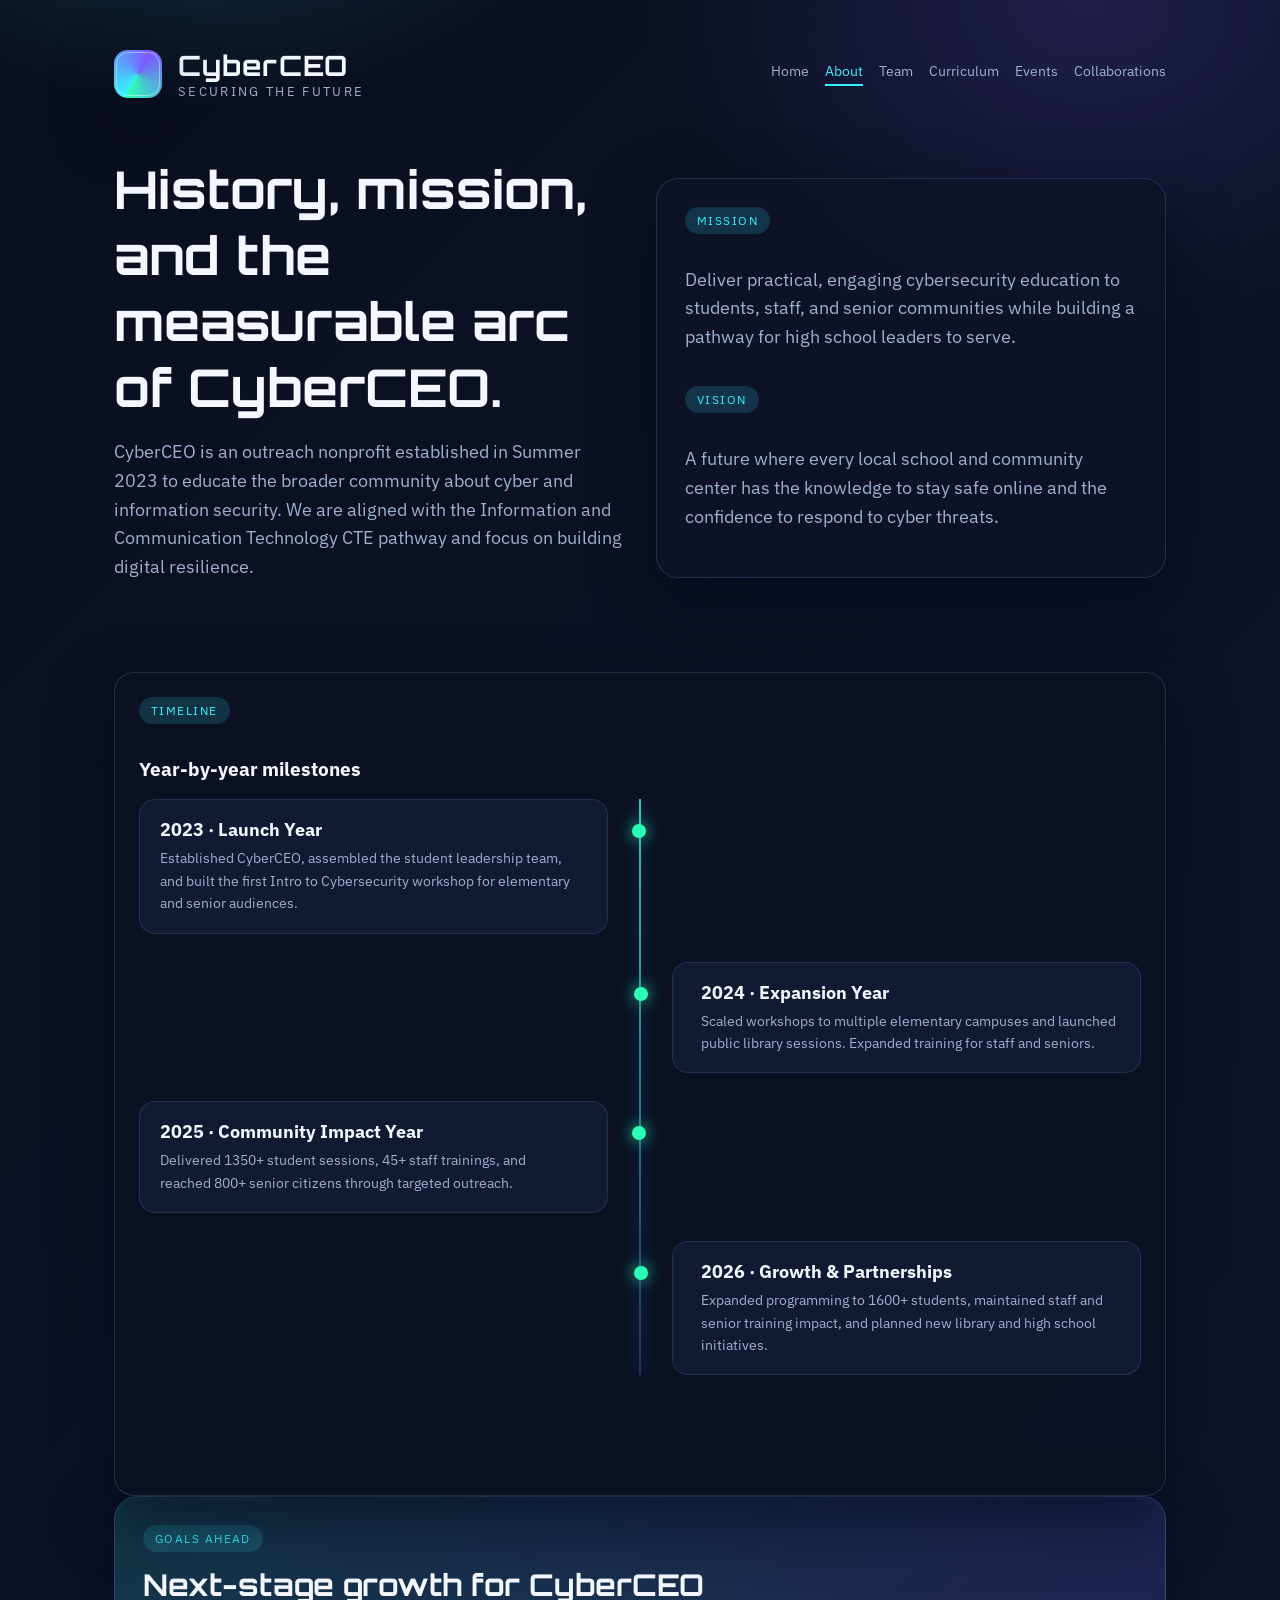
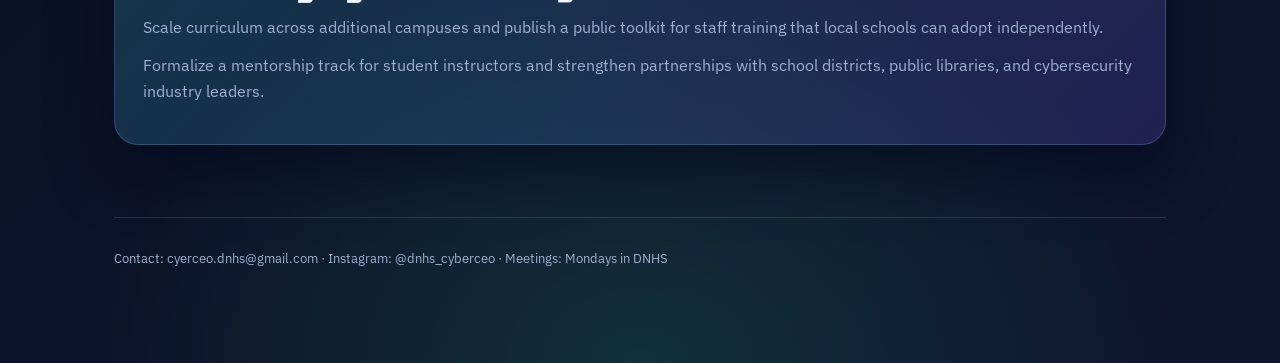
==== about.html @ 41dd4c47 "additional website commits" ====
<!doctype html>
<html lang="en">
  <head>
    <meta charset="utf-8">
    <title>About · CyberCEO</title>
    <meta name="viewport" content="width=device-width, initial-scale=1">
    <link rel="preconnect" href="https://fonts.googleapis.com">
    <link rel="preconnect" href="https://fonts.gstatic.com" crossorigin>
    <link href="https://fonts.googleapis.com/css2?family=Orbitron:wght@500;600;700&family=IBM+Plex+Sans:wght@300;400;500;600&display=swap" rel="stylesheet">
    <style>
      :root {
        --bg: #0a0f1f;
        --bg-2: #0e152d;
        --panel: rgba(12, 18, 36, 0.86);
        --panel-strong: rgba(14, 20, 42, 0.95);
        --ink: #f4f7ff;
        --muted: #9fb0d1;
        --accent: #36f1ff;
        --accent-2: #7b5bff;
        --accent-3: #2cffb6;
        --border: rgba(120, 150, 210, 0.22);
        --shadow: 0 24px 60px rgba(2, 8, 25, 0.55);
      }

      * {
        box-sizing: border-box;
      }

      body {
        margin: 0;
        font-family: "IBM Plex Sans", system-ui, sans-serif;
        color: var(--ink);
        background:
          radial-gradient(700px 500px at 15% -10%, rgba(54, 241, 255, 0.18), transparent 60%),
          radial-gradient(800px 600px at 85% 0%, rgba(123, 91, 255, 0.18), transparent 55%),
          radial-gradient(900px 700px at 50% 100%, rgba(44, 255, 182, 0.12), transparent 60%),
          linear-gradient(135deg, var(--bg) 0%, var(--bg-2) 100%);
        min-height: 100vh;
      }

      .page {
        max-width: 1100px;
        margin: 0 auto;
        padding: 48px 24px 96px;
      }

      header {
        display: flex;
        justify-content: space-between;
        align-items: center;
        gap: 24px;
        margin-bottom: 56px;
      }

      .brand {
        display: flex;
        align-items: center;
        gap: 16px;
      }

      .logo {
        width: 48px;
        height: 48px;
        border-radius: 14px;
        background: conic-gradient(from 210deg, var(--accent), var(--accent-2), var(--accent-3));
        box-shadow: var(--shadow);
        position: relative;
        overflow: hidden;
      }

      .logo::after {
        content: "";
        position: absolute;
        inset: 2px;
        border-radius: 12px;
        border: 1px solid rgba(255, 255, 255, 0.4);
      }

      .brand h1 {
        font-family: "Orbitron", "IBM Plex Sans", sans-serif;
        font-size: 28px;
        margin: 0;
        letter-spacing: 0.04em;
      }

      .brand span {
        display: block;
        font-size: 13px;
        text-transform: uppercase;
        letter-spacing: 0.18em;
        color: var(--muted);
      }

      nav {
        display: flex;
        gap: 16px;
        font-size: 14px;
        color: var(--muted);
      }

      nav a {
        color: inherit;
        text-decoration: none;
        border-bottom: 2px solid transparent;
        padding-bottom: 4px;
        transition: color 200ms ease, border-color 200ms ease;
      }

      nav a:hover,
      nav a[aria-current="page"] {
        color: var(--accent);
        border-color: var(--accent);
      }

      .hero {
        display: grid;
        grid-template-columns: repeat(auto-fit, minmax(260px, 1fr));
        gap: 32px;
        align-items: center;
        margin-bottom: 72px;
      }

      .hero h2 {
        font-family: "Orbitron", "IBM Plex Sans", sans-serif;
        font-size: clamp(34px, 5vw, 52px);
        margin: 0 0 16px;
      }

      .hero p {
        font-size: 18px;
        line-height: 1.6;
        color: var(--muted);
      }

      .hero-card {
        background: var(--panel-strong);
        border-radius: 22px;
        padding: 28px;
        box-shadow: var(--shadow);
        border: 1px solid var(--border);
        backdrop-filter: blur(14px);
      }

      .tag {
        display: inline-block;
        padding: 6px 12px;
        border-radius: 999px;
        background: rgba(54, 241, 255, 0.15);
        color: var(--accent);
        font-size: 12px;
        text-transform: uppercase;
        letter-spacing: 0.12em;
        margin-bottom: 14px;
      }

      .section {
        display: grid;
        grid-template-columns: repeat(auto-fit, minmax(260px, 1fr));
        gap: 28px;
        margin-bottom: 64px;
      }

      .section h3 {
        font-family: "Orbitron", "IBM Plex Sans", sans-serif;
        font-size: 26px;
        margin: 0 0 12px;
      }

      .panel {
        background: var(--panel);
        border-radius: 20px;
        padding: 24px;
        box-shadow: var(--shadow);
        border: 1px solid var(--border);
        backdrop-filter: blur(16px);
      }

      .timeline-wrap {
        position: relative;
        margin: 16px 0 96px;
      }

      .timeline-wrap::before {
        content: "";
        position: absolute;
        left: 50%;
        top: 0;
        bottom: 0;
        width: 2px;
        transform: translateX(-50%);
        background: linear-gradient(180deg, rgba(54, 241, 255, 0.8), rgba(123, 91, 255, 0.3));
        box-shadow: 0 0 18px rgba(54, 241, 255, 0.4);
      }

      .timeline-item {
        position: relative;
        width: calc(50% - 32px);
        margin-bottom: 28px;
        padding: 18px 20px;
        background: rgba(22, 30, 58, 0.75);
        border-radius: 16px;
        border: 1px solid rgba(120, 150, 210, 0.18);
      }

      .timeline-item::before {
        content: "";
        position: absolute;
        top: 24px;
        width: 14px;
        height: 14px;
        border-radius: 50%;
        background: var(--accent-3);
        box-shadow: 0 0 16px rgba(44, 255, 182, 0.8);
      }

      .timeline-item:nth-child(odd) {
        margin-left: 0;
        margin-right: auto;
        padding-right: 28px;
      }

      .timeline-item:nth-child(odd)::before {
        right: -39px;
      }

      .timeline-item:nth-child(even) {
        margin-left: auto;
        margin-right: 0;
        padding-left: 28px;
      }

      .timeline-item:nth-child(even)::before {
        left: -39px;
      }

      .timeline-item h4 {
        margin: 0 0 6px;
        font-size: 18px;
      }

      .timeline-item p {
        margin: 0;
        color: var(--muted);
        font-size: 14px;
        line-height: 1.6;
      }

      .goals {
        background: linear-gradient(135deg, rgba(54, 241, 255, 0.16), rgba(123, 91, 255, 0.18));
        border-radius: 24px;
        padding: 28px;
        border: 1px solid rgba(120, 150, 210, 0.3);
        box-shadow: var(--shadow);
      }

      .goals h3 {
        font-family: "Orbitron", "IBM Plex Sans", sans-serif;
        font-size: 30px;
        margin: 0 0 12px;
      }

      .goals p {
        margin: 0 0 12px;
        color: var(--muted);
        line-height: 1.6;
      }

      .footer {
        margin-top: 72px;
        padding-top: 32px;
        border-top: 1px solid rgba(120, 150, 210, 0.22);
        font-size: 13px;
        color: var(--muted);
      }

      @media (max-width: 700px) {
        header {
          flex-direction: column;
          align-items: flex-start;
        }

        nav {
          flex-wrap: wrap;
        }

        .timeline-wrap::before {
          left: 12px;
          transform: none;
        }

        .timeline-item {
          width: calc(100% - 24px);
          margin-left: 24px;
          margin-right: 0;
        }

        .timeline-item:nth-child(even),
        .timeline-item:nth-child(odd) {
          padding-left: 20px;
          padding-right: 20px;
        }

        .timeline-item::before {
          left: -31px;
          right: auto;
        }
      }
    </style>
  </head>
  <body>
    <div class="page">
      <header>
        <div class="brand">
          <div class="logo" aria-hidden="true"></div>
          <div>
            <h1>CyberCEO</h1>
            <span>Securing the future</span>
          </div>
        </div>
        <nav>
          <a href="index.html">Home</a>
          <a href="about.html" aria-current="page">About</a>
          <a href="team.html">Team</a>
          <a href="curriculum.html">Curriculum</a>
          <a href="events.html">Events</a>
          <a href="collaborations.html">Collaborations</a>
        </nav>
      </header>

      <section class="hero">
        <div>
          <h2>History, mission, and the measurable arc of CyberCEO.</h2>
          <p>
            CyberCEO is an outreach nonprofit established in Summer 2023 to educate the broader
            community about cyber and information security. We are aligned with the Information
            and Communication Technology CTE pathway and focus on building digital resilience.
          </p>
        </div>
        <div class="hero-card">
          <div class="tag">Mission</div>
          <p>
            Deliver practical, engaging cybersecurity education to students, staff, and senior
            communities while building a pathway for high school leaders to serve.
          </p>
          <div class="tag" style="margin-top: 16px;">Vision</div>
          <p>
            A future where every local school and community center has the knowledge to stay safe
            online and the confidence to respond to cyber threats.
          </p>
        </div>
      </section>

      <section class="panel">
        <div class="tag">Timeline</div>
        <h3>Year-by-year milestones</h3>
        <div class="timeline-wrap">
          <div class="timeline-item">
            <h4>2023 · Launch Year</h4>
            <p>
              Established CyberCEO, assembled the student leadership team, and built the first
              Intro to Cybersecurity workshop for elementary and senior audiences.
            </p>
          </div>
          <div class="timeline-item">
            <h4>2024 · Expansion Year</h4>
            <p>
              Scaled workshops to multiple elementary campuses and launched public library
              sessions. Expanded training for staff and seniors.
            </p>
          </div>
          <div class="timeline-item">
            <h4>2025 · Community Impact Year</h4>
            <p>
              Delivered 1350+ student sessions, 45+ staff trainings, and reached 800+ senior
              citizens through targeted outreach.
            </p>
          </div>
          <div class="timeline-item">
            <h4>2026 · Growth &amp; Partnerships</h4>
            <p>
              Expanded programming to 1600+ students, maintained staff and senior training impact,
              and planned new library and high school initiatives.
            </p>
          </div>
        </div>
      </section>

      <section class="goals">
        <div class="tag">Goals Ahead</div>
        <h3>Next-stage growth for CyberCEO</h3>
        <p>
          Scale curriculum across additional campuses and publish a public toolkit for staff
          training that local schools can adopt independently.
        </p>
        <p>
          Formalize a mentorship track for student instructors and strengthen partnerships with
          school districts, public libraries, and cybersecurity industry leaders.
        </p>
      </section>

      <div class="footer">
        Contact: cyerceo.dnhs@gmail.com · Instagram: @dnhs_cyberceo · Meetings: Mondays in DNHS
      </div>
    </div>
  </body>
</html>
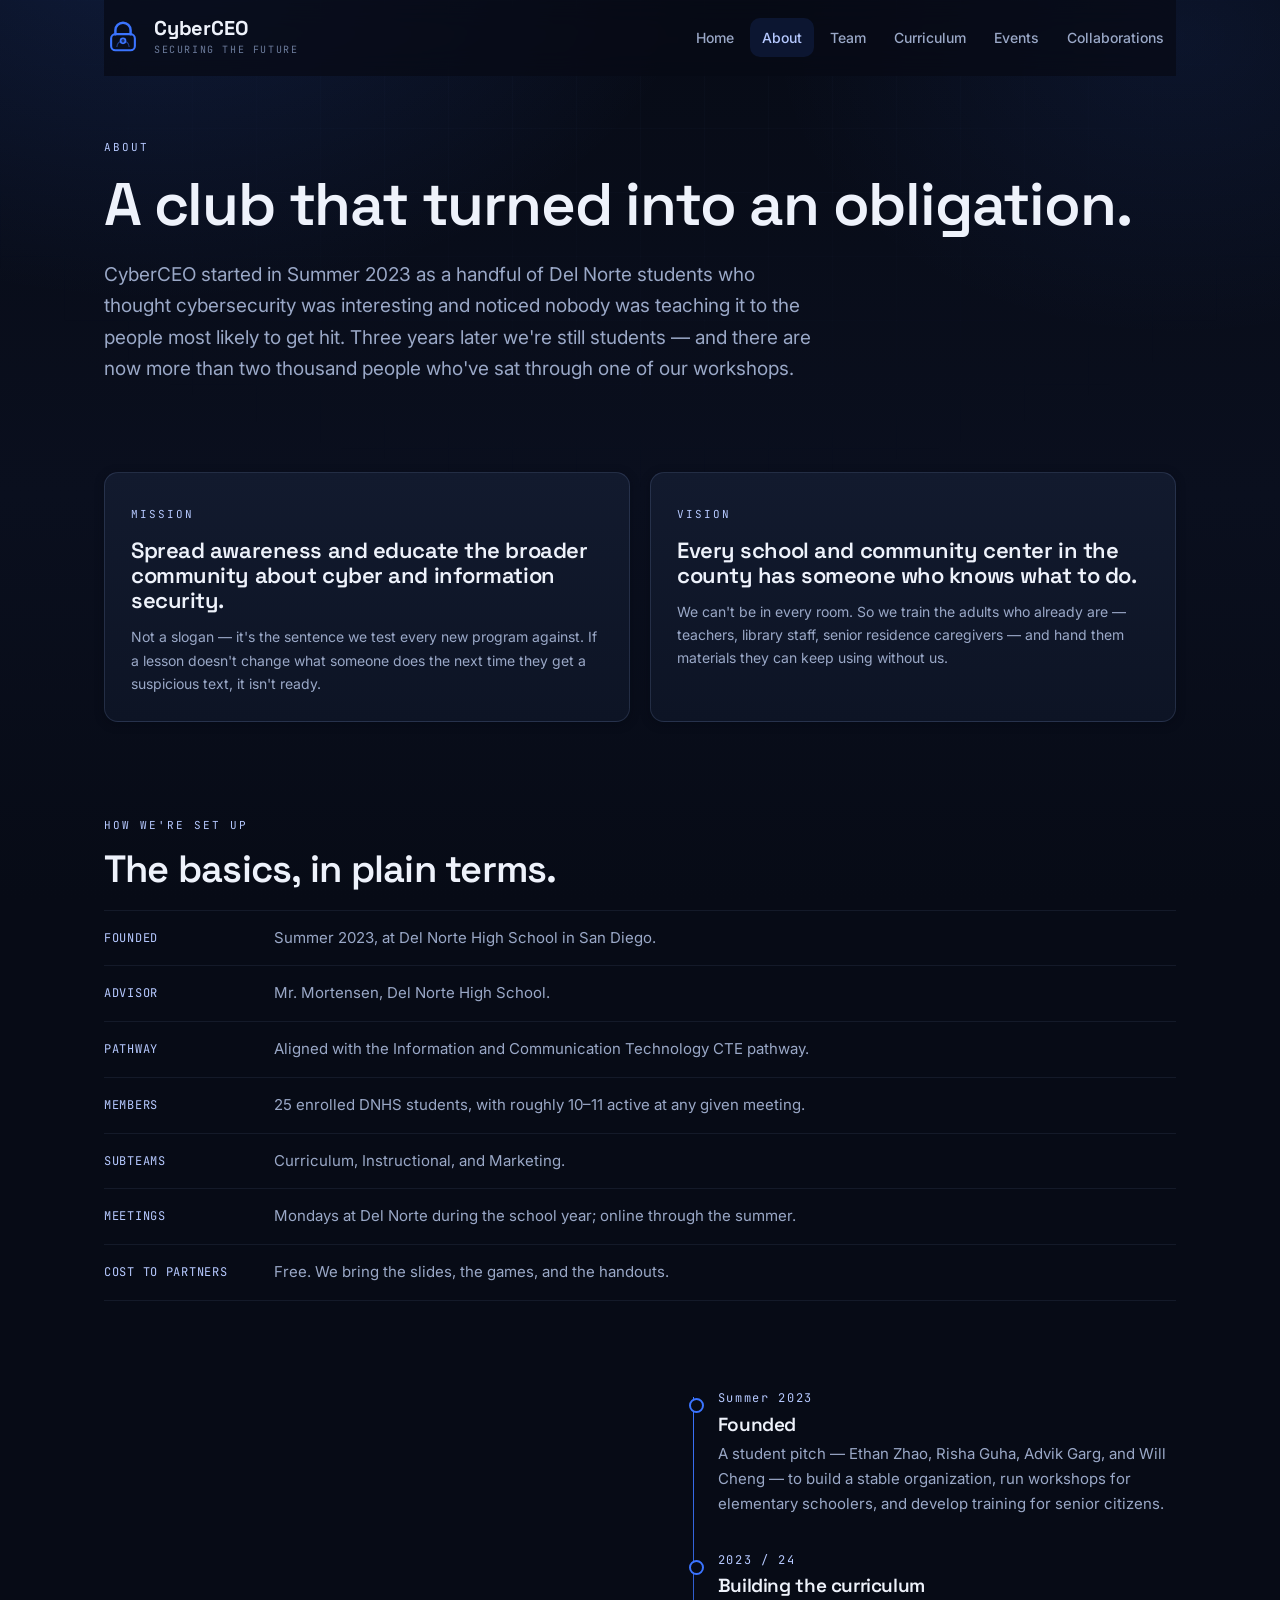
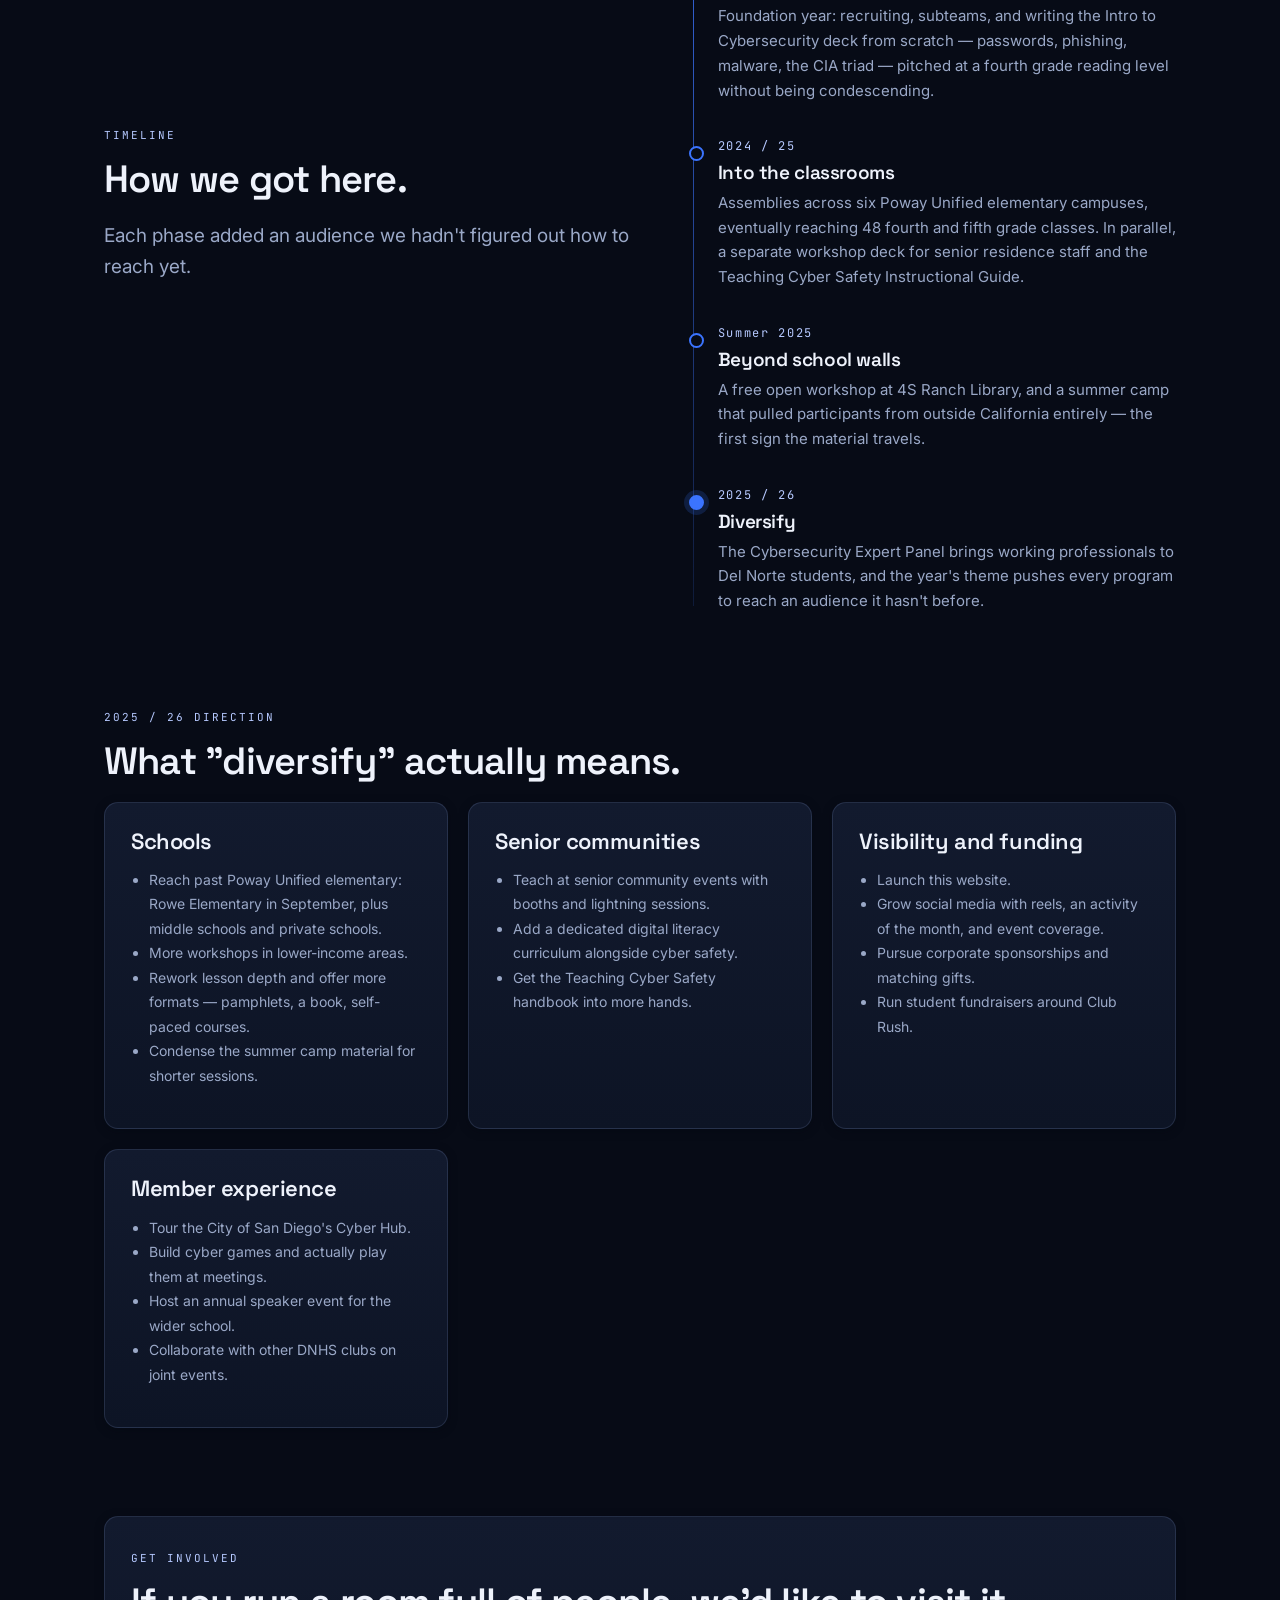
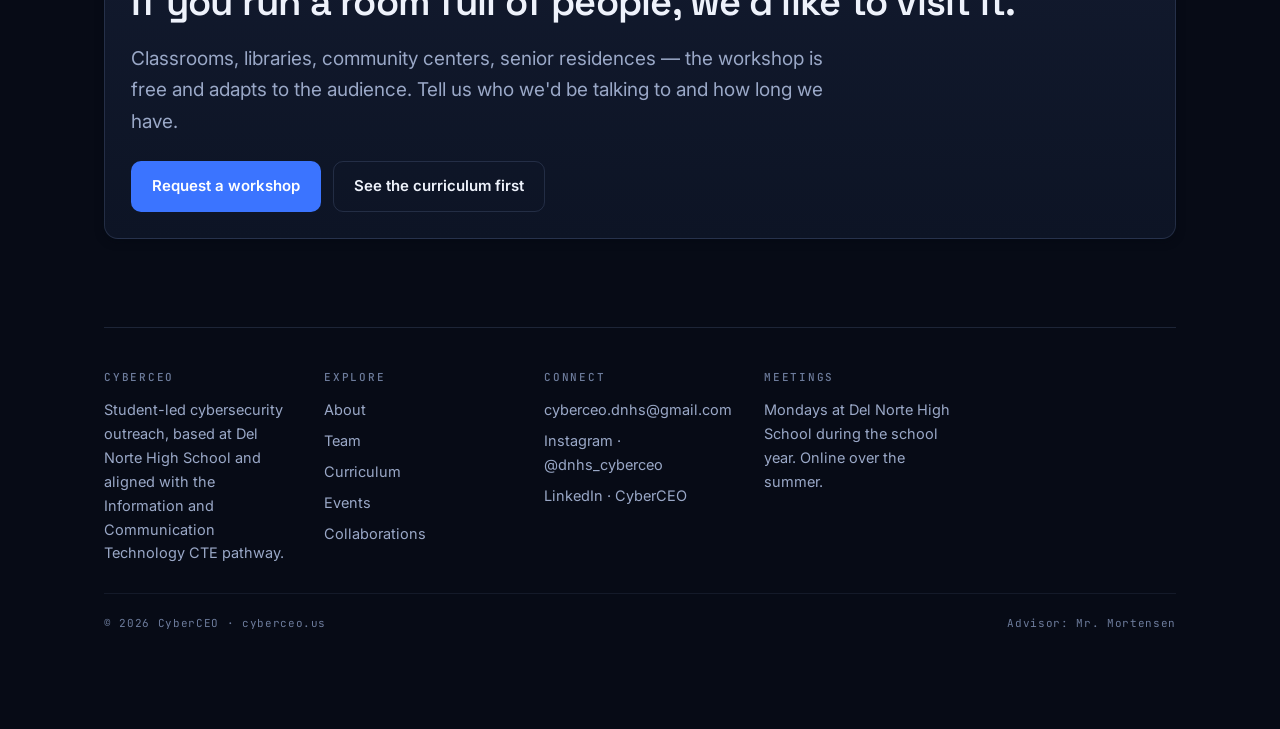
==== commit 89a68538: "major website updates" ====
--- a/about.html
+++ b/about.html
@@ -1,406 +1,259 @@
 <!doctype html>
 <html lang="en">
-  <head>
-    <meta charset="utf-8">
-    <title>About · CyberCEO</title>
-    <meta name="viewport" content="width=device-width, initial-scale=1">
-    <link rel="preconnect" href="https://fonts.googleapis.com">
-    <link rel="preconnect" href="https://fonts.gstatic.com" crossorigin>
-    <link href="https://fonts.googleapis.com/css2?family=Orbitron:wght@500;600;700&family=IBM+Plex+Sans:wght@300;400;500;600&display=swap" rel="stylesheet">
-    <style>
-      :root {
-        --bg: #0a0f1f;
-        --bg-2: #0e152d;
-        --panel: rgba(12, 18, 36, 0.86);
-        --panel-strong: rgba(14, 20, 42, 0.95);
-        --ink: #f4f7ff;
-        --muted: #9fb0d1;
-        --accent: #36f1ff;
-        --accent-2: #7b5bff;
-        --accent-3: #2cffb6;
-        --border: rgba(120, 150, 210, 0.22);
-        --shadow: 0 24px 60px rgba(2, 8, 25, 0.55);
-      }
-
-      * {
-        box-sizing: border-box;
-      }
-
-      body {
-        margin: 0;
-        font-family: "IBM Plex Sans", system-ui, sans-serif;
-        color: var(--ink);
-        background:
-          radial-gradient(700px 500px at 15% -10%, rgba(54, 241, 255, 0.18), transparent 60%),
-          radial-gradient(800px 600px at 85% 0%, rgba(123, 91, 255, 0.18), transparent 55%),
-          radial-gradient(900px 700px at 50% 100%, rgba(44, 255, 182, 0.12), transparent 60%),
-          linear-gradient(135deg, var(--bg) 0%, var(--bg-2) 100%);
-        min-height: 100vh;
-      }
-
-      .page {
-        max-width: 1100px;
-        margin: 0 auto;
-        padding: 48px 24px 96px;
-      }
-
-      header {
-        display: flex;
-        justify-content: space-between;
-        align-items: center;
-        gap: 24px;
-        margin-bottom: 56px;
-      }
-
-      .brand {
-        display: flex;
-        align-items: center;
-        gap: 16px;
-      }
-
-      .logo {
-        width: 48px;
-        height: 48px;
-        border-radius: 14px;
-        background: conic-gradient(from 210deg, var(--accent), var(--accent-2), var(--accent-3));
-        box-shadow: var(--shadow);
-        position: relative;
-        overflow: hidden;
-      }
-
-      .logo::after {
-        content: "";
-        position: absolute;
-        inset: 2px;
-        border-radius: 12px;
-        border: 1px solid rgba(255, 255, 255, 0.4);
-      }
-
-      .brand h1 {
-        font-family: "Orbitron", "IBM Plex Sans", sans-serif;
-        font-size: 28px;
-        margin: 0;
-        letter-spacing: 0.04em;
-      }
-
-      .brand span {
-        display: block;
-        font-size: 13px;
-        text-transform: uppercase;
-        letter-spacing: 0.18em;
-        color: var(--muted);
-      }
-
-      nav {
-        display: flex;
-        gap: 16px;
-        font-size: 14px;
-        color: var(--muted);
-      }
-
-      nav a {
-        color: inherit;
-        text-decoration: none;
-        border-bottom: 2px solid transparent;
-        padding-bottom: 4px;
-        transition: color 200ms ease, border-color 200ms ease;
-      }
-
-      nav a:hover,
-      nav a[aria-current="page"] {
-        color: var(--accent);
-        border-color: var(--accent);
-      }
-
-      .hero {
-        display: grid;
-        grid-template-columns: repeat(auto-fit, minmax(260px, 1fr));
-        gap: 32px;
-        align-items: center;
-        margin-bottom: 72px;
-      }
-
-      .hero h2 {
-        font-family: "Orbitron", "IBM Plex Sans", sans-serif;
-        font-size: clamp(34px, 5vw, 52px);
-        margin: 0 0 16px;
-      }
-
-      .hero p {
-        font-size: 18px;
-        line-height: 1.6;
-        color: var(--muted);
-      }
-
-      .hero-card {
-        background: var(--panel-strong);
-        border-radius: 22px;
-        padding: 28px;
-        box-shadow: var(--shadow);
-        border: 1px solid var(--border);
-        backdrop-filter: blur(14px);
-      }
-
-      .tag {
-        display: inline-block;
-        padding: 6px 12px;
-        border-radius: 999px;
-        background: rgba(54, 241, 255, 0.15);
-        color: var(--accent);
-        font-size: 12px;
-        text-transform: uppercase;
-        letter-spacing: 0.12em;
-        margin-bottom: 14px;
-      }
-
-      .section {
-        display: grid;
-        grid-template-columns: repeat(auto-fit, minmax(260px, 1fr));
-        gap: 28px;
-        margin-bottom: 64px;
-      }
-
-      .section h3 {
-        font-family: "Orbitron", "IBM Plex Sans", sans-serif;
-        font-size: 26px;
-        margin: 0 0 12px;
-      }
-
-      .panel {
-        background: var(--panel);
-        border-radius: 20px;
-        padding: 24px;
-        box-shadow: var(--shadow);
-        border: 1px solid var(--border);
-        backdrop-filter: blur(16px);
-      }
-
-      .timeline-wrap {
-        position: relative;
-        margin: 16px 0 96px;
-      }
-
-      .timeline-wrap::before {
-        content: "";
-        position: absolute;
-        left: 50%;
-        top: 0;
-        bottom: 0;
-        width: 2px;
-        transform: translateX(-50%);
-        background: linear-gradient(180deg, rgba(54, 241, 255, 0.8), rgba(123, 91, 255, 0.3));
-        box-shadow: 0 0 18px rgba(54, 241, 255, 0.4);
-      }
-
-      .timeline-item {
-        position: relative;
-        width: calc(50% - 32px);
-        margin-bottom: 28px;
-        padding: 18px 20px;
-        background: rgba(22, 30, 58, 0.75);
-        border-radius: 16px;
-        border: 1px solid rgba(120, 150, 210, 0.18);
-      }
-
-      .timeline-item::before {
-        content: "";
-        position: absolute;
-        top: 24px;
-        width: 14px;
-        height: 14px;
-        border-radius: 50%;
-        background: var(--accent-3);
-        box-shadow: 0 0 16px rgba(44, 255, 182, 0.8);
-      }
-
-      .timeline-item:nth-child(odd) {
-        margin-left: 0;
-        margin-right: auto;
-        padding-right: 28px;
-      }
-
-      .timeline-item:nth-child(odd)::before {
-        right: -39px;
-      }
-
-      .timeline-item:nth-child(even) {
-        margin-left: auto;
-        margin-right: 0;
-        padding-left: 28px;
-      }
-
-      .timeline-item:nth-child(even)::before {
-        left: -39px;
-      }
-
-      .timeline-item h4 {
-        margin: 0 0 6px;
-        font-size: 18px;
-      }
-
-      .timeline-item p {
-        margin: 0;
-        color: var(--muted);
-        font-size: 14px;
-        line-height: 1.6;
-      }
-
-      .goals {
-        background: linear-gradient(135deg, rgba(54, 241, 255, 0.16), rgba(123, 91, 255, 0.18));
-        border-radius: 24px;
-        padding: 28px;
-        border: 1px solid rgba(120, 150, 210, 0.3);
-        box-shadow: var(--shadow);
-      }
-
-      .goals h3 {
-        font-family: "Orbitron", "IBM Plex Sans", sans-serif;
-        font-size: 30px;
-        margin: 0 0 12px;
-      }
-
-      .goals p {
-        margin: 0 0 12px;
-        color: var(--muted);
-        line-height: 1.6;
-      }
-
-      .footer {
-        margin-top: 72px;
-        padding-top: 32px;
-        border-top: 1px solid rgba(120, 150, 210, 0.22);
-        font-size: 13px;
-        color: var(--muted);
-      }
-
-      @media (max-width: 700px) {
-        header {
-          flex-direction: column;
-          align-items: flex-start;
-        }
-
-        nav {
-          flex-wrap: wrap;
-        }
-
-        .timeline-wrap::before {
-          left: 12px;
-          transform: none;
-        }
-
-        .timeline-item {
-          width: calc(100% - 24px);
-          margin-left: 24px;
-          margin-right: 0;
-        }
-
-        .timeline-item:nth-child(even),
-        .timeline-item:nth-child(odd) {
-          padding-left: 20px;
-          padding-right: 20px;
-        }
-
-        .timeline-item::before {
-          left: -31px;
-          right: auto;
-        }
-      }
-    </style>
-  </head>
-  <body>
-    <div class="page">
-      <header>
-        <div class="brand">
-          <div class="logo" aria-hidden="true"></div>
-          <div>
-            <h1>CyberCEO</h1>
-            <span>Securing the future</span>
-          </div>
-        </div>
-        <nav>
-          <a href="index.html">Home</a>
-          <a href="about.html" aria-current="page">About</a>
-          <a href="team.html">Team</a>
-          <a href="curriculum.html">Curriculum</a>
-          <a href="events.html">Events</a>
-          <a href="collaborations.html">Collaborations</a>
-        </nav>
-      </header>
-
-      <section class="hero">
-        <div>
-          <h2>History, mission, and the measurable arc of CyberCEO.</h2>
-          <p>
-            CyberCEO is an outreach nonprofit established in Summer 2023 to educate the broader
-            community about cyber and information security. We are aligned with the Information
-            and Communication Technology CTE pathway and focus on building digital resilience.
-          </p>
-        </div>
-        <div class="hero-card">
-          <div class="tag">Mission</div>
-          <p>
-            Deliver practical, engaging cybersecurity education to students, staff, and senior
-            communities while building a pathway for high school leaders to serve.
-          </p>
-          <div class="tag" style="margin-top: 16px;">Vision</div>
-          <p>
-            A future where every local school and community center has the knowledge to stay safe
-            online and the confidence to respond to cyber threats.
-          </p>
-        </div>
-      </section>
-
-      <section class="panel">
-        <div class="tag">Timeline</div>
-        <h3>Year-by-year milestones</h3>
-        <div class="timeline-wrap">
-          <div class="timeline-item">
-            <h4>2023 · Launch Year</h4>
-            <p>
-              Established CyberCEO, assembled the student leadership team, and built the first
-              Intro to Cybersecurity workshop for elementary and senior audiences.
-            </p>
-          </div>
-          <div class="timeline-item">
-            <h4>2024 · Expansion Year</h4>
-            <p>
-              Scaled workshops to multiple elementary campuses and launched public library
-              sessions. Expanded training for staff and seniors.
-            </p>
-          </div>
-          <div class="timeline-item">
-            <h4>2025 · Community Impact Year</h4>
-            <p>
-              Delivered 1350+ student sessions, 45+ staff trainings, and reached 800+ senior
-              citizens through targeted outreach.
-            </p>
-          </div>
-          <div class="timeline-item">
-            <h4>2026 · Growth &amp; Partnerships</h4>
-            <p>
-              Expanded programming to 1600+ students, maintained staff and senior training impact,
-              and planned new library and high school initiatives.
-            </p>
-          </div>
-        </div>
-      </section>
-
-      <section class="goals">
-        <div class="tag">Goals Ahead</div>
-        <h3>Next-stage growth for CyberCEO</h3>
-        <p>
-          Scale curriculum across additional campuses and publish a public toolkit for staff
-          training that local schools can adopt independently.
+<head>
+<meta charset="utf-8">
+<meta name="viewport" content="width=device-width, initial-scale=1">
+<title>About · CyberCEO</title>
+<meta name="description" content="How CyberCEO started, what we're trying to do, and where the organization is heading in 2025/26.">
+<link rel="preconnect" href="https://fonts.googleapis.com">
+<link rel="preconnect" href="https://fonts.gstatic.com" crossorigin>
+<link href="https://fonts.googleapis.com/css2?family=Space+Grotesk:wght@500;600;700&family=Inter:wght@400;500;600&family=JetBrains+Mono:wght@400;500&display=swap" rel="stylesheet">
+<link rel="stylesheet" href="assets/styles.css">
+<script>document.documentElement.className += " js";</script>
+</head>
+<body>
+<div class="progress" aria-hidden="true"></div>
+<a class="skip" href="#main">Skip to content</a>
+
+<div class="page">
+
+  <header class="site-header">
+    <a class="brand" href="index.html">
+      <svg viewBox="0 0 40 40" fill="none" style="color:var(--brand)" aria-hidden="true">
+        <path d="M12 17v-4a8 8 0 0 1 16 0v4" stroke="currentColor" stroke-width="2.6" stroke-linecap="round"/>
+        <rect x="7.5" y="17" width="25" height="17" rx="4.5" stroke="currentColor" stroke-width="2.2"/>
+        <path d="M13.5 30.5a6.5 6.5 0 0 1 13 0" stroke="currentColor" stroke-width="1.3" opacity=".5"/>
+        <circle cx="20" cy="24" r="2.6" stroke="currentColor" stroke-width="1.8"/>
+      </svg>
+      <span>
+        <span class="brand-name">CyberCEO</span>
+        <span class="brand-tag">Securing the future</span>
+      </span>
+    </a>
+    <button class="nav-toggle" aria-expanded="false" aria-controls="primary-nav">Menu</button>
+    <nav class="nav" id="primary-nav" aria-label="Primary">
+      <a href="index.html">Home</a>
+      <a href="about.html" aria-current="page">About</a>
+      <a href="team.html">Team</a>
+      <a href="curriculum.html">Curriculum</a>
+      <a href="events.html">Events</a>
+      <a href="collaborations.html">Collaborations</a>
+    </nav>
+  </header>
+
+  <main id="main">
+
+    <section class="reveal">
+      <p class="eyebrow">About</p>
+      <h1 class="h-xl">A club that turned into an&nbsp;obligation.</h1>
+      <p class="lead">
+        CyberCEO started in Summer 2023 as a handful of Del Norte students who thought
+        cybersecurity was interesting and noticed nobody was teaching it to the people
+        most likely to get hit. Three years later we're still students — and there are
+        now more than two thousand people who've sat through one of our workshops.
+      </p>
+    </section>
+
+    <section class="grid grid-2 reveal">
+      <div class="card">
+        <p class="eyebrow">Mission</p>
+        <h2 class="h-md">Spread awareness and educate the broader community about cyber and information security.</h2>
+        <p class="dim small">
+          Not a slogan — it's the sentence we test every new program against. If a lesson
+          doesn't change what someone does the next time they get a suspicious text, it
+          isn't ready.
         </p>
-        <p>
-          Formalize a mentorship track for student instructors and strengthen partnerships with
-          school districts, public libraries, and cybersecurity industry leaders.
+      </div>
+      <div class="card">
+        <p class="eyebrow">Vision</p>
+        <h2 class="h-md">Every school and community center in the county has someone who knows what to do.</h2>
+        <p class="dim small">
+          We can't be in every room. So we train the adults who already are — teachers,
+          library staff, senior residence caregivers — and hand them materials they can
+          keep using without us.
         </p>
-      </section>
-
-      <div class="footer">
-        Contact: cyerceo.dnhs@gmail.com · Instagram: @dnhs_cyberceo · Meetings: Mondays in DNHS
-      </div>
-    </div>
-  </body>
-</html>
+      </div>
+    </section>
+
+    <section class="reveal">
+      <p class="eyebrow">How we're set up</p>
+      <h2 class="h-lg">The basics, in plain terms.</h2>
+      <dl class="deflist">
+        <div class="defrow">
+          <dt>Founded</dt>
+          <dd>Summer 2023, at Del Norte High School in San Diego.</dd>
+        </div>
+        <div class="defrow">
+          <dt>Advisor</dt>
+          <dd>Mr. Mortensen, Del Norte High School.</dd>
+        </div>
+        <div class="defrow">
+          <dt>Pathway</dt>
+          <dd>Aligned with the Information and Communication Technology CTE pathway.</dd>
+        </div>
+        <div class="defrow">
+          <dt>Members</dt>
+          <dd>25 enrolled DNHS students, with roughly 10&ndash;11 active at any given meeting.</dd>
+        </div>
+        <div class="defrow">
+          <dt>Subteams</dt>
+          <dd>Curriculum, Instructional, and Marketing.</dd>
+        </div>
+        <div class="defrow">
+          <dt>Meetings</dt>
+          <dd>Mondays at Del Norte during the school year; online through the summer.</dd>
+        </div>
+        <div class="defrow">
+          <dt>Cost to partners</dt>
+          <dd>Free. We bring the slides, the games, and the handouts.</dd>
+        </div>
+      </dl>
+    </section>
+
+    <section class="split reveal">
+      <div>
+        <p class="eyebrow">Timeline</p>
+        <h2 class="h-lg">How we got here.</h2>
+        <p class="lead">
+          Each phase added an audience we hadn't figured out how to reach yet.
+        </p>
+      </div>
+      <div class="timeline">
+        <div class="tl-item">
+          <span class="tl-year">Summer 2023</span>
+          <h4>Founded</h4>
+          <p>
+            A student pitch — Ethan Zhao, Risha Guha, Advik Garg, and Will Cheng — to build
+            a stable organization, run workshops for elementary schoolers, and develop
+            training for senior citizens.
+          </p>
+        </div>
+        <div class="tl-item">
+          <span class="tl-year">2023 / 24</span>
+          <h4>Building the curriculum</h4>
+          <p>
+            Foundation year: recruiting, subteams, and writing the Intro to Cybersecurity
+            deck from scratch — passwords, phishing, malware, the CIA triad — pitched at a
+            fourth grade reading level without being condescending.
+          </p>
+        </div>
+        <div class="tl-item">
+          <span class="tl-year">2024 / 25</span>
+          <h4>Into the classrooms</h4>
+          <p>
+            Assemblies across six Poway Unified elementary campuses, eventually reaching
+            48 fourth and fifth grade classes. In parallel, a separate workshop deck for
+            senior residence staff and the Teaching Cyber Safety Instructional Guide.
+          </p>
+        </div>
+        <div class="tl-item">
+          <span class="tl-year">Summer 2025</span>
+          <h4>Beyond school walls</h4>
+          <p>
+            A free open workshop at 4S Ranch Library, and a summer camp that pulled
+            participants from outside California entirely — the first sign the material
+            travels.
+          </p>
+        </div>
+        <div class="tl-item now">
+          <span class="tl-year">2025 / 26</span>
+          <h4>Diversify</h4>
+          <p>
+            The Cybersecurity Expert Panel brings working professionals to Del Norte
+            students, and the year's theme pushes every program to reach an audience it
+            hasn't before.
+          </p>
+        </div>
+      </div>
+    </section>
+
+    <section id="direction" class="reveal">
+      <p class="eyebrow">2025 / 26 direction</p>
+      <h2 class="h-lg">What "diversify" actually means.</h2>
+      <div class="grid grid-2">
+        <div class="card">
+          <h3 class="h-md">Schools</h3>
+          <ul class="dim small" style="padding-left:18px;line-height:1.75">
+            <li>Reach past Poway Unified elementary: Rowe Elementary in September, plus middle schools and private schools.</li>
+            <li>More workshops in lower-income areas.</li>
+            <li>Rework lesson depth and offer more formats — pamphlets, a book, self-paced courses.</li>
+            <li>Condense the summer camp material for shorter sessions.</li>
+          </ul>
+        </div>
+        <div class="card">
+          <h3 class="h-md">Senior communities</h3>
+          <ul class="dim small" style="padding-left:18px;line-height:1.75">
+            <li>Teach at senior community events with booths and lightning sessions.</li>
+            <li>Add a dedicated digital literacy curriculum alongside cyber safety.</li>
+            <li>Get the Teaching Cyber Safety handbook into more hands.</li>
+          </ul>
+        </div>
+        <div class="card">
+          <h3 class="h-md">Visibility and funding</h3>
+          <ul class="dim small" style="padding-left:18px;line-height:1.75">
+            <li>Launch this website.</li>
+            <li>Grow social media with reels, an activity of the month, and event coverage.</li>
+            <li>Pursue corporate sponsorships and matching gifts.</li>
+            <li>Run student fundraisers around Club Rush.</li>
+          </ul>
+        </div>
+        <div class="card">
+          <h3 class="h-md">Member experience</h3>
+          <ul class="dim small" style="padding-left:18px;line-height:1.75">
+            <li>Tour the City of San Diego's Cyber Hub.</li>
+            <li>Build cyber games and actually play them at meetings.</li>
+            <li>Host an annual speaker event for the wider school.</li>
+            <li>Collaborate with other DNHS clubs on joint events.</li>
+          </ul>
+        </div>
+      </div>
+    </section>
+
+    <section class="card reveal">
+      <p class="eyebrow">Get involved</p>
+      <h2 class="h-lg">If you run a room full of people, we'd like to visit it.</h2>
+      <p class="lead">
+        Classrooms, libraries, community centers, senior residences — the workshop is free
+        and adapts to the audience. Tell us who we'd be talking to and how long we have.
+      </p>
+      <div class="btn-row">
+        <a class="btn" href="mailto:cyberceo.dnhs@gmail.com?subject=Workshop%20request%20for%20CyberCEO">Request a workshop</a>
+        <a class="btn btn-ghost" href="curriculum.html">See the curriculum first</a>
+      </div>
+    </section>
+
+  </main>
+
+  <footer class="site-footer">
+    <div>
+      <h5>CyberCEO</h5>
+      <p class="small dim">Student-led cybersecurity outreach, based at Del Norte High School and aligned with the Information and Communication Technology CTE pathway.</p>
+    </div>
+    <div>
+      <h5>Explore</h5>
+      <a href="about.html">About</a>
+      <a href="team.html">Team</a>
+      <a href="curriculum.html">Curriculum</a>
+      <a href="events.html">Events</a>
+      <a href="collaborations.html">Collaborations</a>
+    </div>
+    <div>
+      <h5>Connect</h5>
+      <a href="mailto:cyberceo.dnhs@gmail.com">cyberceo.dnhs@gmail.com</a>
+      <a href="https://www.instagram.com/dnhs_cyberceo/" rel="noopener">Instagram · @dnhs_cyberceo</a>
+      <a href="https://www.linkedin.com/" rel="noopener">LinkedIn · CyberCEO</a>
+    </div>
+    <div>
+      <h5>Meetings</h5>
+      <p class="small dim">Mondays at Del Norte High School during the school year. Online over the summer.</p>
+    </div>
+    <div class="colophon">
+      <span>© 2026 CyberCEO · cyberceo.us</span>
+      <span>Advisor: Mr. Mortensen</span>
+    </div>
+  </footer>
+
+</div>
+<script src="assets/app.js"></script>
+</body>
+</html>
--- a/assets/styles.css
+++ b/assets/styles.css
@@ -0,0 +1,992 @@
+/* ============================================================
+   CyberCEO — shared stylesheet
+   One file for all pages. Edit here, every page updates.
+   ============================================================ */
+
+:root {
+  /* Surfaces — deep ink, cool but not neon */
+  --ink-900: #070b16;
+  --ink-850: #0a0f1e;
+  --ink-800: #0d1425;
+  --ink-700: #121a2e;
+  --ink-600: #18223c;
+
+  /* Text */
+  --text: #eef2fb;
+  --text-dim: #9aa8c7;
+  --text-faint: #6d7c9c;
+
+  /* Brand — pulled from the CyberCEO logo + poster */
+  --brand: #3b74ff;
+  --brand-bright: #5f8dff;
+  --brand-soft: #b6c9ff;
+  --brand-wash: rgba(59, 116, 255, 0.12);
+
+  /* Semantic accents — used only where they mean something */
+  --signal: #ffb454;   /* warnings, phishing, threats */
+  --safe: #3ddc97;     /* correct answers, strong passwords */
+  --danger: #ff6b7a;   /* weak passwords, wrong answers */
+
+  --line: rgba(150, 175, 230, 0.16);
+  --line-soft: rgba(150, 175, 230, 0.09);
+
+  --shadow-sm: 0 2px 10px rgba(3, 7, 18, 0.4);
+  --shadow: 0 18px 44px rgba(3, 7, 18, 0.55);
+
+  --radius: 14px;
+  --radius-sm: 10px;
+
+  --font-display: "Space Grotesk", "Inter", system-ui, sans-serif;
+  --font-body: "Inter", system-ui, -apple-system, sans-serif;
+  --font-mono: "JetBrains Mono", ui-monospace, "SF Mono", Menlo, monospace;
+
+  --wrap: 1120px;
+}
+
+* { box-sizing: border-box; }
+
+html { scroll-behavior: smooth; }
+
+body {
+  margin: 0;
+  font-family: var(--font-body);
+  font-size: 16px;
+  line-height: 1.65;
+  color: var(--text);
+  background: var(--ink-900);
+  -webkit-font-smoothing: antialiased;
+  overflow-x: hidden;
+}
+
+/* Ambient backdrop — concentric ridges echoing the fingerprint in the logo */
+body::before {
+  content: "";
+  position: fixed;
+  inset: 0;
+  z-index: -2;
+  background:
+    radial-gradient(900px 600px at 12% -8%, rgba(59, 116, 255, 0.16), transparent 62%),
+    radial-gradient(700px 520px at 92% 4%, rgba(59, 116, 255, 0.09), transparent 58%),
+    linear-gradient(180deg, var(--ink-900) 0%, var(--ink-850) 55%, var(--ink-900) 100%);
+}
+
+body::after {
+  content: "";
+  position: fixed;
+  inset: 0;
+  z-index: -1;
+  pointer-events: none;
+  opacity: 0.35;
+  background-image:
+    linear-gradient(to right, var(--line-soft) 1px, transparent 1px),
+    linear-gradient(to bottom, var(--line-soft) 1px, transparent 1px);
+  background-size: 64px 64px;
+  mask-image: radial-gradient(1100px 700px at 50% 0%, #000 0%, transparent 78%);
+  -webkit-mask-image: radial-gradient(1100px 700px at 50% 0%, #000 0%, transparent 78%);
+}
+
+/* ---------- Scroll progress ---------- */
+.progress {
+  position: fixed;
+  top: 0;
+  left: 0;
+  height: 2px;
+  width: 100%;
+  transform: scaleX(0);
+  transform-origin: 0 50%;
+  background: linear-gradient(90deg, var(--brand), var(--brand-soft));
+  z-index: 100;
+}
+
+/* ---------- Skip link ---------- */
+.skip {
+  position: absolute;
+  left: -9999px;
+  top: 12px;
+  padding: 10px 16px;
+  background: var(--brand);
+  color: #fff;
+  border-radius: var(--radius-sm);
+  z-index: 200;
+  font-weight: 600;
+}
+.skip:focus { left: 16px; }
+
+/* ---------- Layout ---------- */
+.page {
+  max-width: var(--wrap);
+  margin: 0 auto;
+  padding: 0 24px 96px;
+}
+
+section { margin-bottom: 88px; }
+
+/* ---------- Header / nav ---------- */
+.site-header {
+  position: sticky;
+  top: 0;
+  z-index: 50;
+  display: flex;
+  align-items: center;
+  justify-content: space-between;
+  gap: 20px;
+  padding: 16px 0;
+  margin-bottom: 56px;
+  background: rgba(7, 11, 22, 0.72);
+  backdrop-filter: blur(14px);
+  -webkit-backdrop-filter: blur(14px);
+  border-bottom: 1px solid transparent;
+  transition: border-color 200ms ease;
+}
+.site-header.is-stuck { border-bottom-color: var(--line); }
+
+.brand {
+  display: flex;
+  align-items: center;
+  gap: 12px;
+  text-decoration: none;
+  color: inherit;
+}
+
+.brand svg { width: 38px; height: 38px; flex: none; }
+
+.brand-name {
+  font-family: var(--font-display);
+  font-size: 20px;
+  font-weight: 700;
+  letter-spacing: -0.01em;
+  margin: 0;
+  line-height: 1.1;
+}
+
+.brand-tag {
+  display: block;
+  font-family: var(--font-mono);
+  font-size: 10px;
+  letter-spacing: 0.16em;
+  text-transform: uppercase;
+  color: var(--text-faint);
+}
+
+.nav-toggle {
+  display: none;
+  background: transparent;
+  border: 1px solid var(--line);
+  border-radius: var(--radius-sm);
+  color: var(--text);
+  padding: 9px 12px;
+  font-family: var(--font-mono);
+  font-size: 12px;
+  letter-spacing: 0.08em;
+  cursor: pointer;
+}
+
+.nav {
+  display: flex;
+  gap: 4px;
+  align-items: center;
+}
+
+.nav a {
+  color: var(--text-dim);
+  text-decoration: none;
+  font-size: 14px;
+  font-weight: 500;
+  padding: 8px 12px;
+  border-radius: var(--radius-sm);
+  transition: color 160ms ease, background 160ms ease;
+}
+
+.nav a:hover { color: var(--text); background: rgba(150, 175, 230, 0.07); }
+
+.nav a[aria-current="page"] {
+  color: var(--brand-soft);
+  background: var(--brand-wash);
+}
+
+/* ---------- Type ---------- */
+h1, h2, h3, h4 {
+  font-family: var(--font-display);
+  font-weight: 600;
+  letter-spacing: -0.02em;
+  line-height: 1.15;
+}
+
+.eyebrow {
+  display: inline-block;
+  font-family: var(--font-mono);
+  font-size: 11px;
+  letter-spacing: 0.18em;
+  text-transform: uppercase;
+  color: var(--brand-soft);
+  margin: 0 0 14px;
+}
+
+.eyebrow.signal { color: var(--signal); }
+
+.h-xl {
+  font-size: clamp(36px, 6vw, 60px);
+  margin: 0 0 20px;
+}
+
+.h-lg {
+  font-size: clamp(28px, 3.6vw, 38px);
+  margin: 0 0 18px;
+}
+
+.h-md {
+  font-size: 22px;
+  margin: 0 0 12px;
+}
+
+.lead {
+  font-size: clamp(17px, 1.5vw, 19px);
+  color: var(--text-dim);
+  max-width: 60ch;
+  margin: 0 0 24px;
+}
+
+p { margin: 0 0 16px; }
+p:last-child { margin-bottom: 0; }
+
+.dim { color: var(--text-dim); }
+.small { font-size: 14px; }
+
+a { color: var(--brand-soft); }
+
+/* ---------- Cards & grids ---------- */
+.card {
+  background: linear-gradient(180deg, var(--ink-700), var(--ink-800));
+  border: 1px solid var(--line);
+  border-radius: var(--radius);
+  padding: 26px;
+  box-shadow: var(--shadow-sm);
+}
+
+.card-hover { transition: transform 200ms ease, border-color 200ms ease; }
+.card-hover:hover { transform: translateY(-2px); border-color: rgba(59, 116, 255, 0.4); }
+
+.grid { display: grid; gap: 20px; }
+.grid-2 { grid-template-columns: repeat(auto-fit, minmax(280px, 1fr)); }
+.grid-3 { grid-template-columns: repeat(auto-fit, minmax(240px, 1fr)); }
+.grid-4 { grid-template-columns: repeat(auto-fit, minmax(190px, 1fr)); }
+
+.split {
+  display: grid;
+  grid-template-columns: 1.05fr 0.95fr;
+  gap: 44px;
+  align-items: center;
+}
+
+/* ---------- Stats ---------- */
+.stat-row {
+  display: grid;
+  grid-template-columns: repeat(auto-fit, minmax(160px, 1fr));
+  gap: 1px;
+  background: var(--line);
+  border: 1px solid var(--line);
+  border-radius: var(--radius);
+  overflow: hidden;
+}
+
+.stat {
+  background: var(--ink-800);
+  padding: 24px 22px;
+}
+
+.stat-num {
+  font-family: var(--font-display);
+  font-size: clamp(34px, 4.4vw, 46px);
+  font-weight: 700;
+  line-height: 1;
+  color: var(--text);
+  letter-spacing: -0.03em;
+  display: block;
+  margin-bottom: 8px;
+}
+
+.stat-label {
+  font-size: 13px;
+  color: var(--text-dim);
+  line-height: 1.45;
+  display: block;
+}
+
+.stat-note {
+  font-family: var(--font-mono);
+  font-size: 10px;
+  letter-spacing: 0.12em;
+  text-transform: uppercase;
+  color: var(--text-faint);
+  margin-top: 8px;
+  display: block;
+}
+
+/* ---------- Pills / chips ---------- */
+.chip {
+  display: inline-flex;
+  align-items: center;
+  gap: 7px;
+  padding: 5px 11px;
+  border-radius: 999px;
+  border: 1px solid var(--line);
+  background: rgba(150, 175, 230, 0.05);
+  font-family: var(--font-mono);
+  font-size: 11px;
+  letter-spacing: 0.06em;
+  color: var(--text-dim);
+}
+
+.chip-row { display: flex; flex-wrap: wrap; gap: 8px; }
+
+/* ---------- Buttons ---------- */
+.btn {
+  display: inline-flex;
+  align-items: center;
+  gap: 8px;
+  padding: 12px 20px;
+  border-radius: var(--radius-sm);
+  border: 1px solid transparent;
+  background: var(--brand);
+  color: #fff;
+  font-family: var(--font-body);
+  font-size: 15px;
+  font-weight: 600;
+  text-decoration: none;
+  cursor: pointer;
+  transition: background 160ms ease, transform 160ms ease;
+}
+.btn:hover { background: var(--brand-bright); transform: translateY(-1px); }
+
+.btn-ghost {
+  background: transparent;
+  border-color: var(--line);
+  color: var(--text);
+}
+.btn-ghost:hover { background: rgba(150, 175, 230, 0.07); border-color: var(--brand); }
+
+.btn-row { display: flex; flex-wrap: wrap; gap: 12px; }
+
+/* ---------- Filter tabs ---------- */
+.filters {
+  display: flex;
+  flex-wrap: wrap;
+  gap: 8px;
+  margin-bottom: 26px;
+}
+
+.filter {
+  padding: 8px 15px;
+  border-radius: 999px;
+  border: 1px solid var(--line);
+  background: transparent;
+  color: var(--text-dim);
+  font-family: var(--font-mono);
+  font-size: 12px;
+  letter-spacing: 0.05em;
+  cursor: pointer;
+  transition: all 160ms ease;
+}
+.filter:hover { color: var(--text); border-color: var(--brand); }
+.filter[aria-pressed="true"] {
+  background: var(--brand);
+  border-color: var(--brand);
+  color: #fff;
+}
+
+/* ---------- Definition list style ---------- */
+.deflist { display: grid; gap: 0; }
+
+.defrow {
+  display: grid;
+  grid-template-columns: 150px 1fr;
+  gap: 20px;
+  padding: 15px 0;
+  border-top: 1px solid var(--line-soft);
+}
+.defrow:last-child { border-bottom: 1px solid var(--line-soft); }
+
+.defrow dt {
+  font-family: var(--font-mono);
+  font-size: 12px;
+  letter-spacing: 0.06em;
+  text-transform: uppercase;
+  color: var(--brand-soft);
+  padding-top: 3px;
+}
+
+.defrow dd { margin: 0; color: var(--text-dim); font-size: 15px; }
+
+/* ---------- Timeline ---------- */
+.timeline { position: relative; padding-left: 30px; }
+
+.timeline::before {
+  content: "";
+  position: absolute;
+  left: 5px;
+  top: 8px;
+  bottom: 8px;
+  width: 1px;
+  background: linear-gradient(180deg, var(--brand), rgba(59, 116, 255, 0.15));
+}
+
+.tl-item { position: relative; padding-bottom: 34px; }
+.tl-item:last-child { padding-bottom: 0; }
+
+.tl-item::before {
+  content: "";
+  position: absolute;
+  left: -29px;
+  top: 9px;
+  width: 11px;
+  height: 11px;
+  border-radius: 50%;
+  background: var(--ink-900);
+  border: 2px solid var(--brand);
+}
+
+.tl-item.now::before {
+  background: var(--brand);
+  box-shadow: 0 0 0 5px rgba(59, 116, 255, 0.18);
+}
+
+.tl-year {
+  font-family: var(--font-mono);
+  font-size: 12px;
+  letter-spacing: 0.14em;
+  color: var(--brand-soft);
+  display: block;
+  margin-bottom: 5px;
+}
+
+.tl-item h4 { margin: 0 0 7px; font-size: 19px; }
+.tl-item p { color: var(--text-dim); font-size: 15px; margin: 0; }
+
+/* ---------- Flip cards (team) ---------- */
+.flip-grid {
+  display: grid;
+  grid-template-columns: repeat(auto-fit, minmax(230px, 1fr));
+  gap: 18px;
+}
+
+.flip { perspective: 1200px; background: none; border: 0; padding: 0; text-align: left; cursor: pointer; font: inherit; color: inherit; }
+
+.flip-inner {
+  position: relative;
+  min-height: 250px;
+  transition: transform 550ms cubic-bezier(0.4, 0.1, 0.2, 1);
+  transform-style: preserve-3d;
+}
+
+.flip:hover .flip-inner,
+.flip:focus-visible .flip-inner,
+.flip.flipped .flip-inner { transform: rotateY(180deg); }
+
+.flip-face {
+  position: absolute;
+  inset: 0;
+  backface-visibility: hidden;
+  -webkit-backface-visibility: hidden;
+  border-radius: var(--radius);
+  border: 1px solid var(--line);
+  background: linear-gradient(180deg, var(--ink-700), var(--ink-800));
+  padding: 20px;
+  display: flex;
+  flex-direction: column;
+  gap: 10px;
+}
+
+.flip-back { transform: rotateY(180deg); justify-content: center; }
+
+.avatar {
+  height: 118px;
+  border-radius: var(--radius-sm);
+  border: 1px solid var(--line);
+  background:
+    radial-gradient(circle at 50% 38%, rgba(59, 116, 255, 0.32), transparent 62%),
+    var(--ink-600);
+  display: flex;
+  align-items: flex-end;
+  justify-content: center;
+  padding-bottom: 10px;
+  font-family: var(--font-mono);
+  font-size: 9px;
+  letter-spacing: 0.18em;
+  text-transform: uppercase;
+  color: var(--text-faint);
+  overflow: hidden;
+}
+
+.avatar img { width: 100%; height: 100%; object-fit: cover; }
+
+.flip h4 { margin: 0; font-size: 17px; }
+.flip .role { font-size: 13px; color: var(--brand-soft); margin: 0; line-height: 1.4; }
+.flip .bio { font-size: 13.5px; color: var(--text-dim); margin: 0; line-height: 1.55; }
+
+.flip-hint {
+  font-family: var(--font-mono);
+  font-size: 9px;
+  letter-spacing: 0.14em;
+  text-transform: uppercase;
+  color: var(--text-faint);
+  margin-top: auto;
+}
+
+/* ---------- Interactive: password lab ---------- */
+.lab { border-color: rgba(59, 116, 255, 0.32); }
+
+.pw-input-wrap { position: relative; margin-bottom: 18px; }
+
+.pw-input {
+  width: 100%;
+  padding: 15px 17px;
+  border-radius: var(--radius-sm);
+  border: 1px solid var(--line);
+  background: var(--ink-900);
+  color: var(--text);
+  font-family: var(--font-mono);
+  font-size: 17px;
+  letter-spacing: 0.02em;
+}
+.pw-input:focus { outline: 2px solid var(--brand); outline-offset: 1px; border-color: transparent; }
+.pw-input::placeholder { color: var(--text-faint); }
+
+.meter {
+  height: 6px;
+  border-radius: 999px;
+  background: var(--ink-600);
+  overflow: hidden;
+  margin-bottom: 18px;
+}
+
+.meter-fill {
+  height: 100%;
+  width: 0%;
+  border-radius: 999px;
+  background: var(--danger);
+  transition: width 320ms ease, background 320ms ease;
+}
+
+.pw-readout {
+  display: flex;
+  align-items: baseline;
+  gap: 10px;
+  flex-wrap: wrap;
+  margin-bottom: 20px;
+}
+
+.pw-time {
+  font-family: var(--font-display);
+  font-size: clamp(24px, 3.4vw, 34px);
+  font-weight: 700;
+  letter-spacing: -0.02em;
+  color: var(--text);
+}
+
+.pw-verdict {
+  font-family: var(--font-mono);
+  font-size: 11px;
+  letter-spacing: 0.14em;
+  text-transform: uppercase;
+  padding: 4px 10px;
+  border-radius: 999px;
+  border: 1px solid currentColor;
+}
+
+.clouds { display: grid; gap: 7px; }
+
+.cloud {
+  display: grid;
+  grid-template-columns: 22px 92px 1fr;
+  gap: 12px;
+  align-items: center;
+  font-size: 13.5px;
+  color: var(--text-faint);
+  padding: 5px 0;
+  transition: color 200ms ease;
+}
+
+.cloud .mark {
+  font-family: var(--font-mono);
+  font-size: 14px;
+  text-align: center;
+  color: var(--text-faint);
+}
+
+.cloud .letter {
+  font-family: var(--font-mono);
+  font-size: 12px;
+  letter-spacing: 0.1em;
+  text-transform: uppercase;
+}
+
+.cloud.pass { color: var(--text); }
+.cloud.pass .mark { color: var(--safe); }
+.cloud.pass .letter { color: var(--safe); }
+
+/* ---------- Interactive: phish hunt ---------- */
+.inbox {
+  border-radius: var(--radius);
+  border: 1px solid var(--line);
+  background: var(--ink-900);
+  overflow: hidden;
+  font-size: 14.5px;
+}
+
+.inbox-bar {
+  display: flex;
+  align-items: center;
+  gap: 8px;
+  padding: 11px 16px;
+  border-bottom: 1px solid var(--line);
+  background: var(--ink-700);
+  font-family: var(--font-mono);
+  font-size: 11px;
+  letter-spacing: 0.1em;
+  text-transform: uppercase;
+  color: var(--text-faint);
+}
+
+.dot { width: 9px; height: 9px; border-radius: 50%; background: var(--ink-600); }
+
+.inbox-body { padding: 20px; display: grid; gap: 12px; }
+
+.mail-row {
+  display: grid;
+  grid-template-columns: 76px 1fr;
+  gap: 12px;
+  align-items: start;
+}
+
+.mail-row .k {
+  font-family: var(--font-mono);
+  font-size: 11px;
+  letter-spacing: 0.08em;
+  text-transform: uppercase;
+  color: var(--text-faint);
+  padding-top: 4px;
+}
+
+.flag {
+  background: transparent;
+  border: 1px dashed rgba(150, 175, 230, 0.35);
+  border-radius: 6px;
+  padding: 3px 7px;
+  color: inherit;
+  font: inherit;
+  cursor: pointer;
+  text-align: left;
+  transition: all 180ms ease;
+}
+.flag:hover { border-color: var(--signal); background: rgba(255, 180, 84, 0.08); }
+.flag.found {
+  border-style: solid;
+  border-color: var(--signal);
+  background: rgba(255, 180, 84, 0.14);
+  color: var(--signal);
+  cursor: default;
+}
+
+.mail-body { color: var(--text-dim); display: grid; gap: 10px; }
+.shout { font-weight: 700; color: var(--text); }
+
+.hunt-status {
+  display: flex;
+  align-items: center;
+  justify-content: space-between;
+  gap: 14px;
+  flex-wrap: wrap;
+  margin-top: 18px;
+  padding-top: 16px;
+  border-top: 1px solid var(--line-soft);
+}
+
+.hunt-count {
+  font-family: var(--font-mono);
+  font-size: 13px;
+  letter-spacing: 0.08em;
+  color: var(--text-dim);
+}
+.hunt-count b { color: var(--signal); }
+
+.hunt-log { display: grid; gap: 6px; margin-top: 14px; }
+
+.hunt-log li {
+  list-style: none;
+  font-size: 13.5px;
+  color: var(--text-dim);
+  padding-left: 20px;
+  position: relative;
+}
+.hunt-log li::before {
+  content: "→";
+  position: absolute;
+  left: 0;
+  color: var(--signal);
+  font-family: var(--font-mono);
+}
+
+.hunt-win {
+  margin-top: 16px;
+  padding: 14px 16px;
+  border-radius: var(--radius-sm);
+  border: 1px solid var(--safe);
+  background: rgba(61, 220, 151, 0.09);
+  color: var(--text);
+  font-size: 14.5px;
+}
+
+/* ---------- Photo placeholders ---------- */
+.photo-grid {
+  display: grid;
+  grid-template-columns: repeat(auto-fit, minmax(150px, 1fr));
+  gap: 10px;
+  margin-top: 18px;
+}
+
+.photo {
+  aspect-ratio: 4 / 3;
+  border-radius: var(--radius-sm);
+  border: 1px dashed var(--line);
+  background: var(--ink-800);
+  display: flex;
+  align-items: center;
+  justify-content: center;
+  font-family: var(--font-mono);
+  font-size: 10px;
+  letter-spacing: 0.12em;
+  text-transform: uppercase;
+  color: var(--text-faint);
+  text-align: center;
+  padding: 8px;
+  overflow: hidden;
+}
+
+.photo img { width: 100%; height: 100%; object-fit: cover; }
+
+/* ---------- Footer ---------- */
+.site-footer {
+  border-top: 1px solid var(--line);
+  padding: 40px 0 0;
+  margin-top: 40px;
+  display: grid;
+  grid-template-columns: repeat(auto-fit, minmax(190px, 1fr));
+  gap: 28px;
+}
+
+.site-footer h5 {
+  font-family: var(--font-mono);
+  font-size: 11px;
+  letter-spacing: 0.16em;
+  text-transform: uppercase;
+  color: var(--text-faint);
+  margin: 0 0 12px;
+  font-weight: 500;
+}
+
+.site-footer a { color: var(--text-dim); text-decoration: none; display: block; margin-bottom: 7px; font-size: 14.5px; }
+.site-footer a:hover { color: var(--brand-soft); }
+.site-footer p { color: var(--text-dim); font-size: 14.5px; }
+
+.colophon {
+  grid-column: 1 / -1;
+  border-top: 1px solid var(--line-soft);
+  padding-top: 20px;
+  font-family: var(--font-mono);
+  font-size: 11px;
+  letter-spacing: 0.06em;
+  color: var(--text-faint);
+  display: flex;
+  justify-content: space-between;
+  flex-wrap: wrap;
+  gap: 10px;
+}
+
+/* ---------- Scroll reveal ----------
+   Only hidden when JS is running. Without JS every section stays visible. */
+.js .reveal {
+  opacity: 0;
+  transform: translateY(16px);
+  transition: opacity 620ms ease, transform 620ms ease;
+}
+.js .reveal.shown { opacity: 1; transform: none; }
+
+/* ---------- Focus ---------- */
+:focus-visible {
+  outline: 2px solid var(--brand-bright);
+  outline-offset: 3px;
+  border-radius: 4px;
+}
+
+/* ---------- Responsive ---------- */
+@media (max-width: 860px) {
+  .split { grid-template-columns: 1fr; gap: 30px; }
+  .defrow { grid-template-columns: 1fr; gap: 4px; }
+}
+
+@media (max-width: 720px) {
+  section { margin-bottom: 64px; }
+
+  .nav-toggle { display: block; }
+
+  .nav {
+    display: none;
+    position: absolute;
+    top: 100%;
+    right: 0;
+    left: 0;
+    flex-direction: column;
+    align-items: stretch;
+    gap: 2px;
+    padding: 10px;
+    background: var(--ink-800);
+    border: 1px solid var(--line);
+    border-radius: var(--radius);
+    box-shadow: var(--shadow);
+  }
+  .nav.open { display: flex; }
+
+  .site-header { position: relative; }
+  .card { padding: 20px; }
+  .mail-row { grid-template-columns: 1fr; gap: 3px; }
+  .cloud { grid-template-columns: 22px 80px 1fr; gap: 8px; font-size: 13px; }
+}
+
+/* ---------- Motion preferences ---------- */
+@media (prefers-reduced-motion: reduce) {
+  html { scroll-behavior: auto; }
+  *, *::before, *::after {
+    animation-duration: 0.01ms !important;
+    transition-duration: 0.01ms !important;
+  }
+  .js .reveal { opacity: 1; transform: none; }
+  .flip:hover .flip-inner { transform: none; }
+}
+
+/* ---------- Print ---------- */
+@media print {
+  body::before, body::after, .progress, .nav-toggle { display: none; }
+  body { background: #fff; color: #000; }
+}
+
+/* ---------- Hero mark: fingerprint padlock, drawn on load ---------- */
+.hero-mark {
+  display: block;
+  width: 100%;
+  max-width: 340px;
+  margin-left: auto;
+  color: var(--brand);
+  filter: drop-shadow(0 0 34px rgba(59, 116, 255, 0.32));
+}
+
+.hero-mark .ridge {
+  stroke-dasharray: 260;
+  stroke-dashoffset: 260;
+  animation: draw 2.2s cubic-bezier(0.3, 0, 0.2, 1) forwards;
+}
+
+.hero-mark .ridge:nth-of-type(2) { animation-delay: 0.14s; }
+.hero-mark .ridge:nth-of-type(3) { animation-delay: 0.28s; }
+.hero-mark .ridge:nth-of-type(4) { animation-delay: 0.42s; }
+.hero-mark .ridge:nth-of-type(5) { animation-delay: 0.56s; }
+
+.hero-mark .shell {
+  stroke-dasharray: 400;
+  stroke-dashoffset: 400;
+  animation: draw 1.6s ease forwards;
+}
+
+.hero-mark .keyhole {
+  opacity: 0;
+  animation: fadeUp 700ms ease 1.5s forwards;
+}
+
+@keyframes draw { to { stroke-dashoffset: 0; } }
+@keyframes fadeUp { to { opacity: 1; } }
+
+@media (prefers-reduced-motion: reduce) {
+  .hero-mark .ridge,
+  .hero-mark .shell { stroke-dashoffset: 0; animation: none; }
+  .hero-mark .keyhole { opacity: 1; animation: none; }
+}
+
+@media (max-width: 860px) {
+  .hero-mark { max-width: 220px; margin: 0 auto; }
+}
+
+/* ---------- Site list (partner locations) ---------- */
+.sitelist { display: grid; gap: 0; }
+
+.siteitem {
+  display: flex;
+  align-items: baseline;
+  justify-content: space-between;
+  gap: 16px;
+  padding: 13px 0;
+  border-top: 1px solid var(--line-soft);
+  font-size: 15px;
+}
+.siteitem:last-child { border-bottom: 1px solid var(--line-soft); }
+
+.siteitem .where { color: var(--text); }
+.siteitem .what {
+  font-family: var(--font-mono);
+  font-size: 11.5px;
+  letter-spacing: 0.06em;
+  color: var(--text-faint);
+  text-align: right;
+  flex: none;
+}
+
+/* ---------- Threat figures ---------- */
+.figure-row { display: grid; grid-template-columns: repeat(auto-fit, minmax(180px, 1fr)); gap: 20px; }
+
+.figure {
+  border-left: 2px solid var(--signal);
+  padding-left: 16px;
+}
+
+.figure .amount {
+  font-family: var(--font-display);
+  font-size: 28px;
+  font-weight: 700;
+  letter-spacing: -0.02em;
+  display: block;
+  margin-bottom: 4px;
+}
+
+.figure .name {
+  font-family: var(--font-mono);
+  font-size: 11px;
+  letter-spacing: 0.12em;
+  text-transform: uppercase;
+  color: var(--signal);
+  display: block;
+  margin-bottom: 6px;
+}
+
+.figure p { font-size: 13.5px; color: var(--text-dim); margin: 0; }
+
+/* ---------- Org chart ---------- */
+.org { display: grid; gap: 14px; text-align: center; }
+
+.org-node {
+  border: 1px solid var(--line);
+  border-radius: var(--radius-sm);
+  padding: 14px 16px;
+  background: var(--ink-800);
+}
+
+.org-node.lead { border-color: var(--brand); background: var(--brand-wash); }
+
+.org-node strong { display: block; font-family: var(--font-display); font-size: 16px; }
+.org-node span { font-size: 13px; color: var(--text-dim); }
+
+.org-branch { display: grid; grid-template-columns: repeat(auto-fit, minmax(180px, 1fr)); gap: 14px; }
+
+.org-connector {
+  height: 22px;
+  border-left: 1px solid var(--line);
+  width: 0;
+  margin: 0 auto;
+}
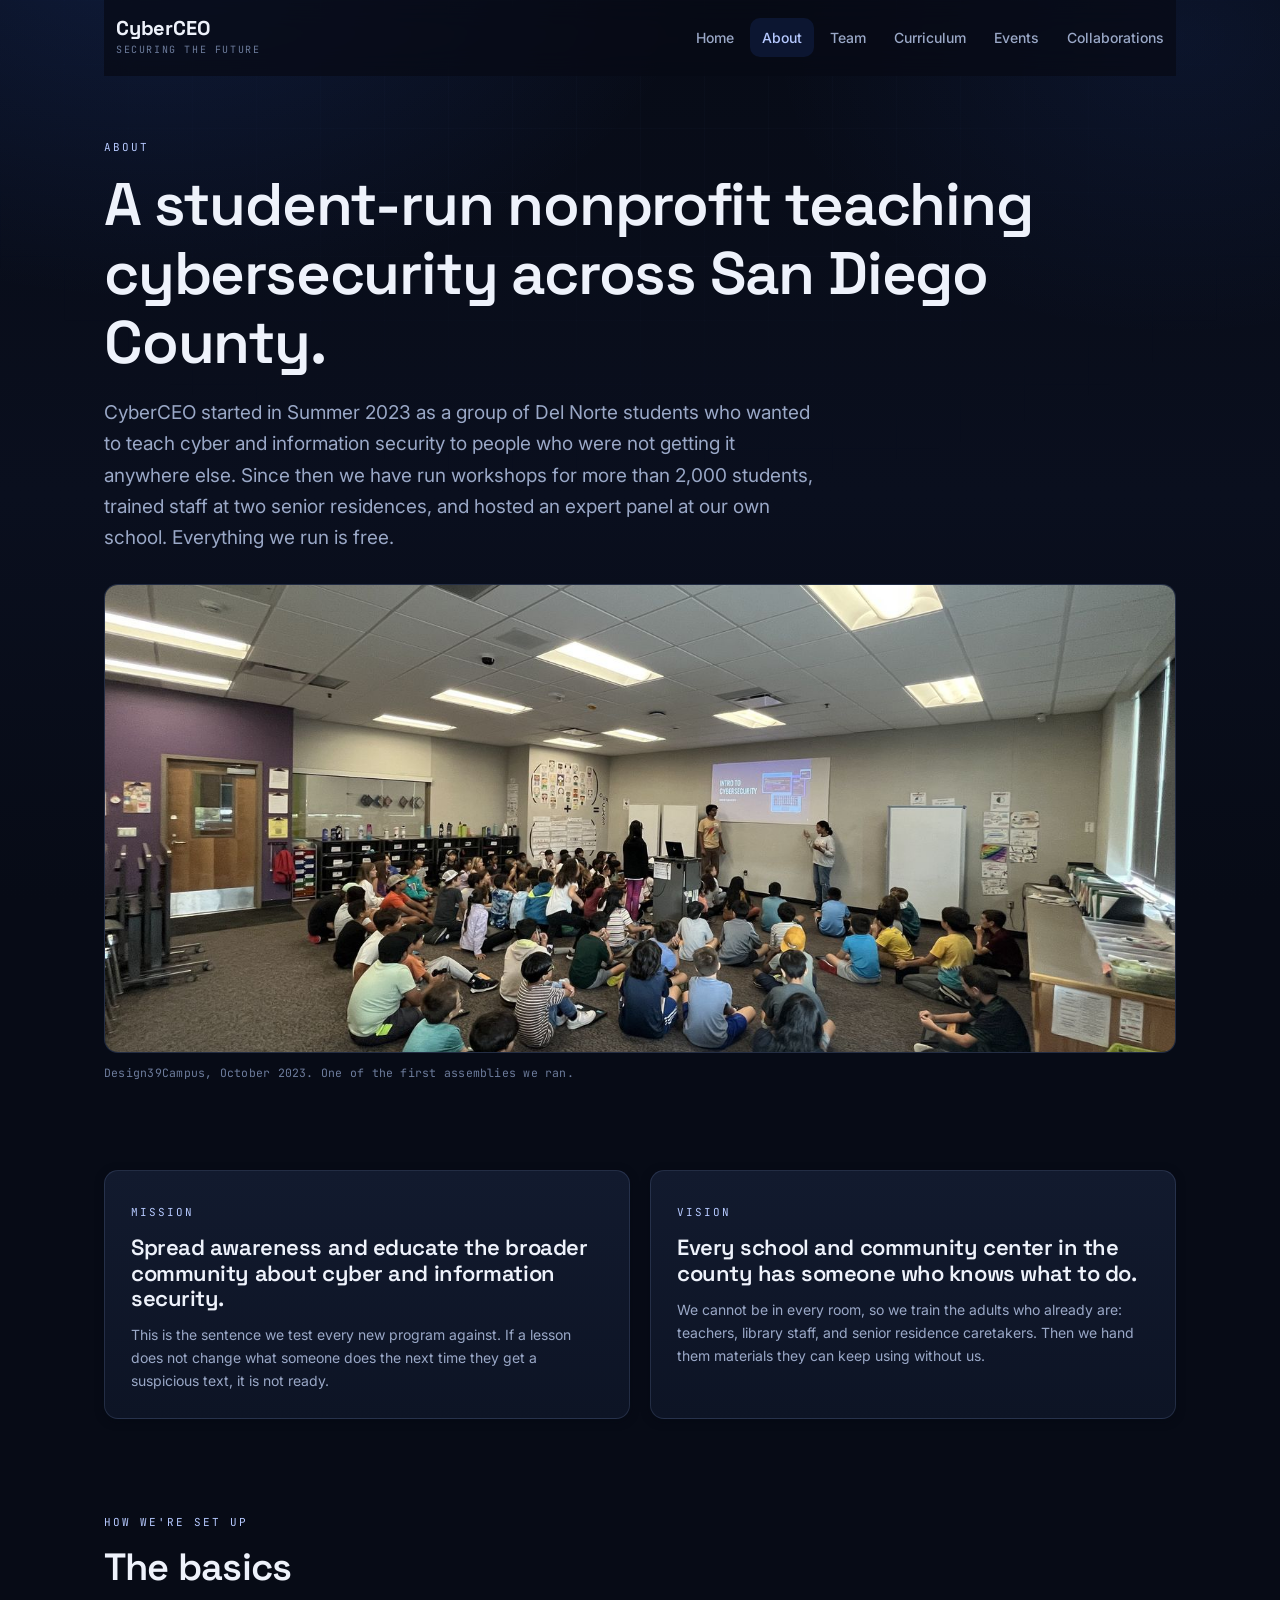
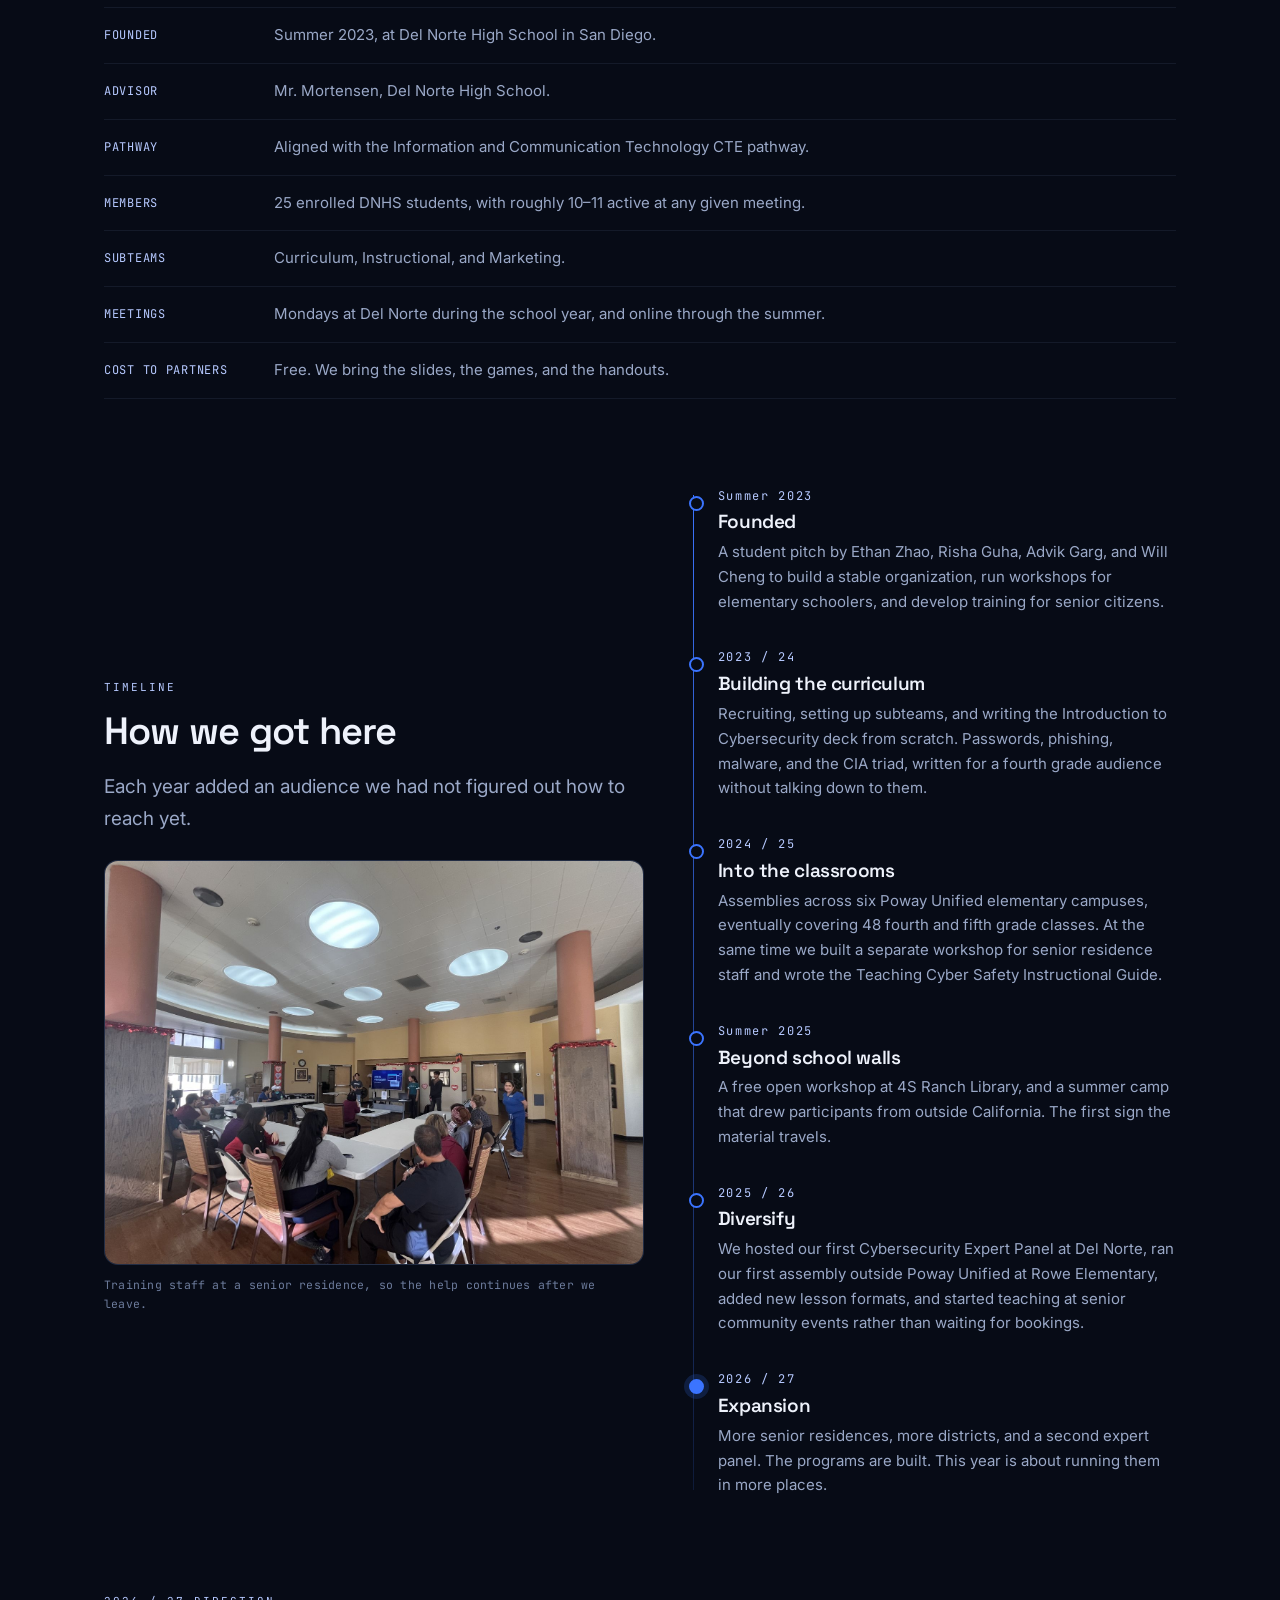
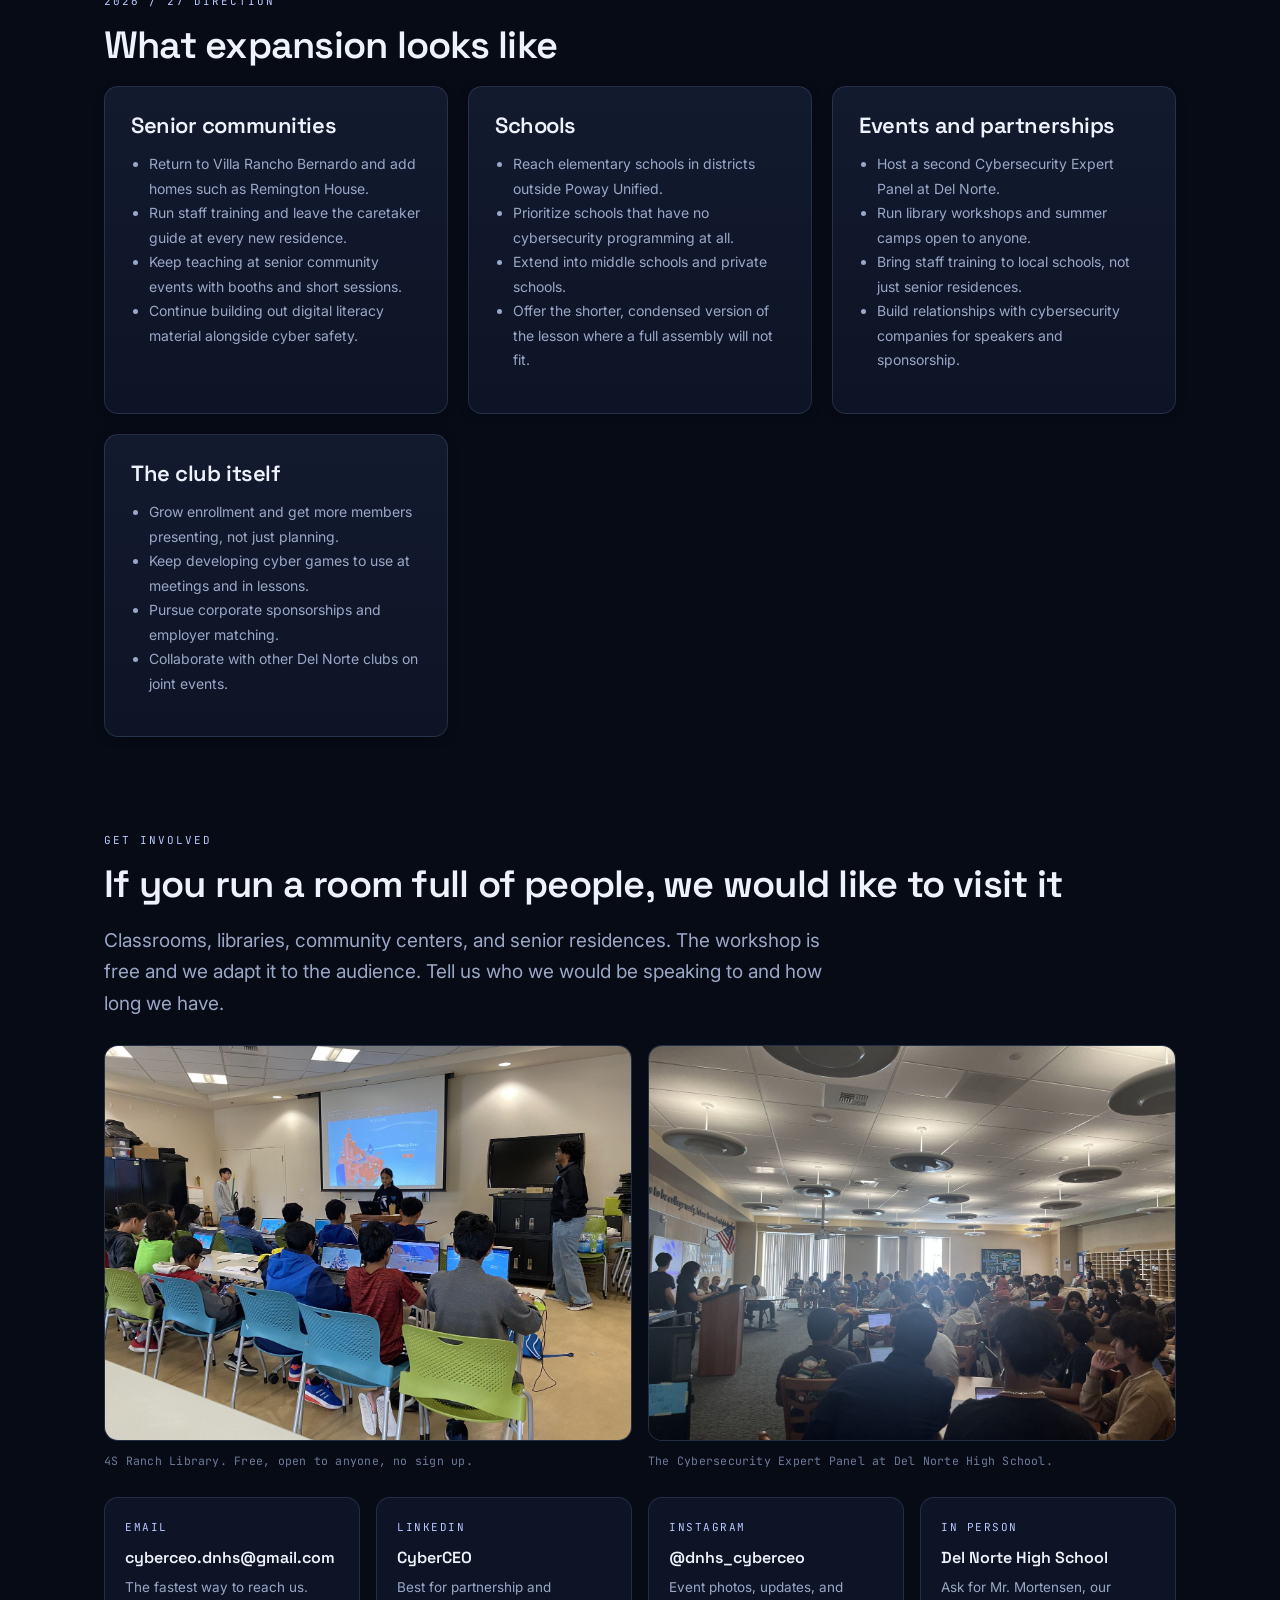
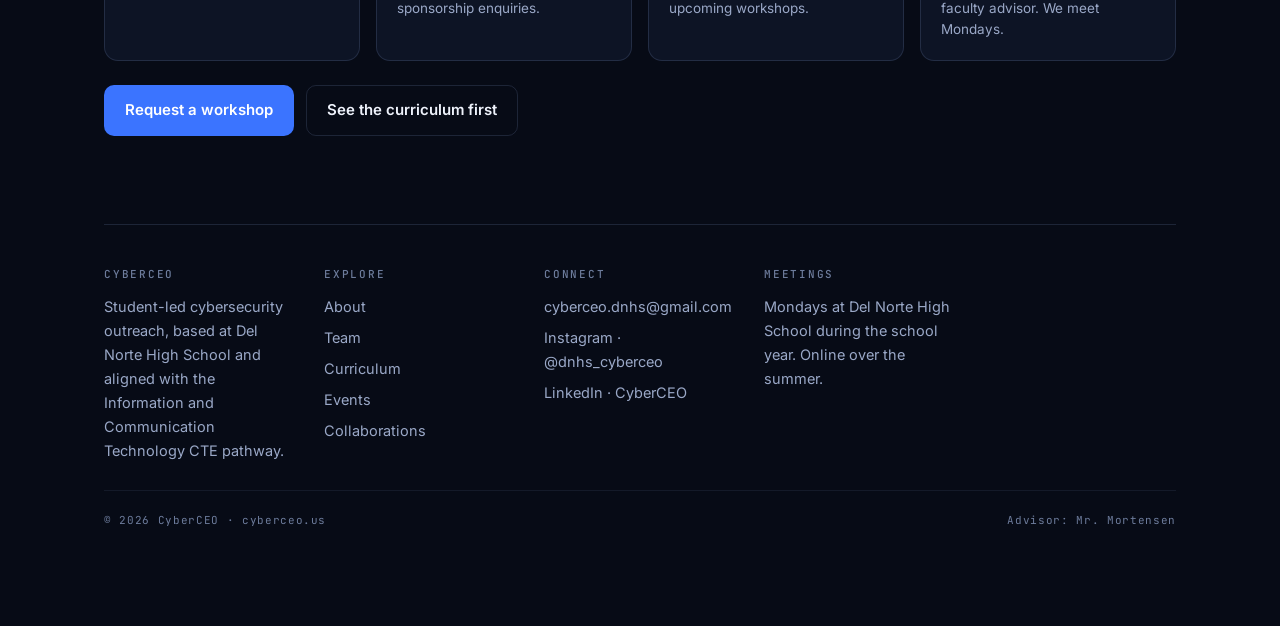
==== commit 1e69fa8a: "more major updates" ====
--- a/about.html
+++ b/about.html
@@ -4,7 +4,7 @@
 <meta charset="utf-8">
 <meta name="viewport" content="width=device-width, initial-scale=1">
 <title>About · CyberCEO</title>
-<meta name="description" content="How CyberCEO started, what we're trying to do, and where the organization is heading in 2025/26.">
+<meta name="description" content="How CyberCEO started, what we do, and where the organization is heading in 2026&#47;27.">
 <link rel="preconnect" href="https://fonts.googleapis.com">
 <link rel="preconnect" href="https://fonts.gstatic.com" crossorigin>
 <link href="https://fonts.googleapis.com/css2?family=Space+Grotesk:wght@500;600;700&family=Inter:wght@400;500;600&family=JetBrains+Mono:wght@400;500&display=swap" rel="stylesheet">
@@ -19,12 +19,7 @@
 
   <header class="site-header">
     <a class="brand" href="index.html">
-      <svg viewBox="0 0 40 40" fill="none" style="color:var(--brand)" aria-hidden="true">
-        <path d="M12 17v-4a8 8 0 0 1 16 0v4" stroke="currentColor" stroke-width="2.6" stroke-linecap="round"/>
-        <rect x="7.5" y="17" width="25" height="17" rx="4.5" stroke="currentColor" stroke-width="2.2"/>
-        <path d="M13.5 30.5a6.5 6.5 0 0 1 13 0" stroke="currentColor" stroke-width="1.3" opacity=".5"/>
-        <circle cx="20" cy="24" r="2.6" stroke="currentColor" stroke-width="1.8"/>
-      </svg>
+      <img class="brand-logo" src="assets/logo-mark.png" alt="">
       <span>
         <span class="brand-name">CyberCEO</span>
         <span class="brand-tag">Securing the future</span>
@@ -45,13 +40,18 @@
 
     <section class="reveal">
       <p class="eyebrow">About</p>
-      <h1 class="h-xl">A club that turned into an&nbsp;obligation.</h1>
+      <h1 class="h-xl">A student-run nonprofit teaching cybersecurity across San Diego County.</h1>
       <p class="lead">
-        CyberCEO started in Summer 2023 as a handful of Del Norte students who thought
-        cybersecurity was interesting and noticed nobody was teaching it to the people
-        most likely to get hit. Three years later we're still students — and there are
-        now more than two thousand people who've sat through one of our workshops.
+        CyberCEO started in Summer 2023 as a group of Del Norte students who wanted to
+        teach cyber and information security to people who were not getting it anywhere
+        else. Since then we have run workshops for more than 2,000 students, trained staff
+        at two senior residences, and hosted an expert panel at our own school. Everything
+        we run is free.
       </p>
+      <figure class="band" style="margin-top:30px">
+        <img class="zoomable" src="assets/photos/assembly-d39c.jpg" alt="A room of elementary students seated on the floor during a CyberCEO assembly" loading="lazy" decoding="async">
+        <figcaption>Design39Campus, October 2023. One of the first assemblies we ran.</figcaption>
+      </figure>
     </section>
 
     <section class="grid grid-2 reveal">
@@ -59,25 +59,25 @@
         <p class="eyebrow">Mission</p>
         <h2 class="h-md">Spread awareness and educate the broader community about cyber and information security.</h2>
         <p class="dim small">
-          Not a slogan — it's the sentence we test every new program against. If a lesson
-          doesn't change what someone does the next time they get a suspicious text, it
-          isn't ready.
+          This is the sentence we test every new program against. If a lesson does not
+          change what someone does the next time they get a suspicious text, it is not
+          ready.
         </p>
       </div>
       <div class="card">
         <p class="eyebrow">Vision</p>
         <h2 class="h-md">Every school and community center in the county has someone who knows what to do.</h2>
         <p class="dim small">
-          We can't be in every room. So we train the adults who already are — teachers,
-          library staff, senior residence caregivers — and hand them materials they can
-          keep using without us.
+          We cannot be in every room, so we train the adults who already are: teachers,
+          library staff, and senior residence caretakers. Then we hand them materials they
+          can keep using without us.
         </p>
       </div>
     </section>
 
     <section class="reveal">
       <p class="eyebrow">How we're set up</p>
-      <h2 class="h-lg">The basics, in plain terms.</h2>
+      <h2 class="h-lg">The basics</h2>
       <dl class="deflist">
         <div class="defrow">
           <dt>Founded</dt>
@@ -101,7 +101,7 @@
         </div>
         <div class="defrow">
           <dt>Meetings</dt>
-          <dd>Mondays at Del Norte during the school year; online through the summer.</dd>
+          <dd>Mondays at Del Norte during the school year, and online through the summer.</dd>
         </div>
         <div class="defrow">
           <dt>Cost to partners</dt>
@@ -113,17 +113,21 @@
     <section class="split reveal">
       <div>
         <p class="eyebrow">Timeline</p>
-        <h2 class="h-lg">How we got here.</h2>
+        <h2 class="h-lg">How we got here</h2>
         <p class="lead">
-          Each phase added an audience we hadn't figured out how to reach yet.
+          Each year added an audience we had not figured out how to reach yet.
         </p>
+        <figure class="media" style="margin-top:26px">
+          <img class="zoomable" src="assets/photos/staff-training-room.jpg" alt="Staff and residents seated at tables during a CyberCEO workshop at a senior residence" loading="lazy" decoding="async">
+          <figcaption>Training staff at a senior residence, so the help continues after we leave.</figcaption>
+        </figure>
       </div>
       <div class="timeline">
         <div class="tl-item">
           <span class="tl-year">Summer 2023</span>
           <h4>Founded</h4>
           <p>
-            A student pitch — Ethan Zhao, Risha Guha, Advik Garg, and Will Cheng — to build
+            A student pitch by Ethan Zhao, Risha Guha, Advik Garg, and Will Cheng to build
             a stable organization, run workshops for elementary schoolers, and develop
             training for senior citizens.
           </p>
@@ -132,90 +136,136 @@
           <span class="tl-year">2023 / 24</span>
           <h4>Building the curriculum</h4>
           <p>
-            Foundation year: recruiting, subteams, and writing the Intro to Cybersecurity
-            deck from scratch — passwords, phishing, malware, the CIA triad — pitched at a
-            fourth grade reading level without being condescending.
+            Recruiting, setting up subteams, and writing the Introduction to Cybersecurity
+            deck from scratch. Passwords, phishing, malware, and the CIA triad, written for
+            a fourth grade audience without talking down to them.
           </p>
         </div>
         <div class="tl-item">
           <span class="tl-year">2024 / 25</span>
           <h4>Into the classrooms</h4>
           <p>
-            Assemblies across six Poway Unified elementary campuses, eventually reaching
-            48 fourth and fifth grade classes. In parallel, a separate workshop deck for
-            senior residence staff and the Teaching Cyber Safety Instructional Guide.
+            Assemblies across six Poway Unified elementary campuses, eventually covering 48
+            fourth and fifth grade classes. At the same time we built a separate workshop
+            for senior residence staff and wrote the Teaching Cyber Safety Instructional
+            Guide.
           </p>
         </div>
         <div class="tl-item">
           <span class="tl-year">Summer 2025</span>
           <h4>Beyond school walls</h4>
           <p>
-            A free open workshop at 4S Ranch Library, and a summer camp that pulled
-            participants from outside California entirely — the first sign the material
-            travels.
-          </p>
-        </div>
-        <div class="tl-item now">
+            A free open workshop at 4S Ranch Library, and a summer camp that drew
+            participants from outside California. The first sign the material travels.
+          </p>
+        </div>
+        <div class="tl-item">
           <span class="tl-year">2025 / 26</span>
           <h4>Diversify</h4>
           <p>
-            The Cybersecurity Expert Panel brings working professionals to Del Norte
-            students, and the year's theme pushes every program to reach an audience it
-            hasn't before.
+            We hosted our first Cybersecurity Expert Panel at Del Norte, ran our first
+            assembly outside Poway Unified at Rowe Elementary, added new lesson formats,
+            and started teaching at senior community events rather than waiting for
+            bookings.
+          </p>
+        </div>
+        <div class="tl-item now">
+          <span class="tl-year">2026 / 27</span>
+          <h4>Expansion</h4>
+          <p>
+            More senior residences, more districts, and a second expert panel. The programs
+            are built. This year is about running them in more places.
           </p>
         </div>
       </div>
     </section>
 
     <section id="direction" class="reveal">
-      <p class="eyebrow">2025 / 26 direction</p>
-      <h2 class="h-lg">What "diversify" actually means.</h2>
+      <p class="eyebrow">2026 / 27 direction</p>
+      <h2 class="h-lg">What expansion looks like</h2>
       <div class="grid grid-2">
+        <div class="card">
+          <h3 class="h-md">Senior communities</h3>
+          <ul class="dim small" style="padding-left:18px;line-height:1.75">
+            <li>Return to Villa Rancho Bernardo and add homes such as Remington House.</li>
+            <li>Run staff training and leave the caretaker guide at every new residence.</li>
+            <li>Keep teaching at senior community events with booths and short sessions.</li>
+            <li>Continue building out digital literacy material alongside cyber safety.</li>
+          </ul>
+        </div>
         <div class="card">
           <h3 class="h-md">Schools</h3>
           <ul class="dim small" style="padding-left:18px;line-height:1.75">
-            <li>Reach past Poway Unified elementary: Rowe Elementary in September, plus middle schools and private schools.</li>
-            <li>More workshops in lower-income areas.</li>
-            <li>Rework lesson depth and offer more formats — pamphlets, a book, self-paced courses.</li>
-            <li>Condense the summer camp material for shorter sessions.</li>
+            <li>Reach elementary schools in districts outside Poway Unified.</li>
+            <li>Prioritize schools that have no cybersecurity programming at all.</li>
+            <li>Extend into middle schools and private schools.</li>
+            <li>Offer the shorter, condensed version of the lesson where a full assembly will not fit.</li>
           </ul>
         </div>
         <div class="card">
-          <h3 class="h-md">Senior communities</h3>
+          <h3 class="h-md">Events and partnerships</h3>
           <ul class="dim small" style="padding-left:18px;line-height:1.75">
-            <li>Teach at senior community events with booths and lightning sessions.</li>
-            <li>Add a dedicated digital literacy curriculum alongside cyber safety.</li>
-            <li>Get the Teaching Cyber Safety handbook into more hands.</li>
+            <li>Host a second Cybersecurity Expert Panel at Del Norte.</li>
+            <li>Run library workshops and summer camps open to anyone.</li>
+            <li>Bring staff training to local schools, not just senior residences.</li>
+            <li>Build relationships with cybersecurity companies for speakers and sponsorship.</li>
           </ul>
         </div>
         <div class="card">
-          <h3 class="h-md">Visibility and funding</h3>
+          <h3 class="h-md">The club itself</h3>
           <ul class="dim small" style="padding-left:18px;line-height:1.75">
-            <li>Launch this website.</li>
-            <li>Grow social media with reels, an activity of the month, and event coverage.</li>
-            <li>Pursue corporate sponsorships and matching gifts.</li>
-            <li>Run student fundraisers around Club Rush.</li>
+            <li>Grow enrollment and get more members presenting, not just planning.</li>
+            <li>Keep developing cyber games to use at meetings and in lessons.</li>
+            <li>Pursue corporate sponsorships and employer matching.</li>
+            <li>Collaborate with other Del Norte clubs on joint events.</li>
           </ul>
         </div>
-        <div class="card">
-          <h3 class="h-md">Member experience</h3>
-          <ul class="dim small" style="padding-left:18px;line-height:1.75">
-            <li>Tour the City of San Diego's Cyber Hub.</li>
-            <li>Build cyber games and actually play them at meetings.</li>
-            <li>Host an annual speaker event for the wider school.</li>
-            <li>Collaborate with other DNHS clubs on joint events.</li>
-          </ul>
-        </div>
-      </div>
-    </section>
-
-    <section class="card reveal">
+      </div>
+    </section>
+
+    <section class="reveal">
       <p class="eyebrow">Get involved</p>
-      <h2 class="h-lg">If you run a room full of people, we'd like to visit it.</h2>
+      <h2 class="h-lg">If you run a room full of people, we would like to visit it</h2>
       <p class="lead">
-        Classrooms, libraries, community centers, senior residences — the workshop is free
-        and adapts to the audience. Tell us who we'd be talking to and how long we have.
+        Classrooms, libraries, community centers, and senior residences. The workshop is
+        free and we adapt it to the audience. Tell us who we would be speaking to and how
+        long we have.
       </p>
+
+      <div class="photo-pair" style="margin:26px 0">
+        <figure class="media">
+          <img class="zoomable" src="assets/photos/library-4s-ranch.jpg" alt="Students at laptops during a free CyberCEO workshop at 4S Ranch Library" loading="lazy" decoding="async">
+          <figcaption>4S Ranch Library. Free, open to anyone, no sign up.</figcaption>
+        </figure>
+        <figure class="media">
+          <img class="zoomable" src="assets/photos/panel-audience.jpg" alt="A full room of high school students at the Cybersecurity Expert Panel" loading="lazy" decoding="async">
+          <figcaption>The Cybersecurity Expert Panel at Del Norte High School.</figcaption>
+        </figure>
+      </div>
+
+      <div class="channels" style="margin-bottom:24px">
+        <a class="channel" href="mailto:cyberceo.dnhs@gmail.com">
+          <span class="label">Email</span>
+          <span class="value">cyberceo.dnhs@gmail.com</span>
+          <span class="note">The fastest way to reach us.</span>
+        </a>
+        <a class="channel" href="https://www.linkedin.com/company/cyberceo-sd/" rel="noopener">
+          <span class="label">LinkedIn</span>
+          <span class="value">CyberCEO</span>
+          <span class="note">Best for partnership and sponsorship enquiries.</span>
+        </a>
+        <a class="channel" href="https://www.instagram.com/dnhs_cyberceo/" rel="noopener">
+          <span class="label">Instagram</span>
+          <span class="value">@dnhs_cyberceo</span>
+          <span class="note">Event photos, updates, and upcoming workshops.</span>
+        </a>
+        <div class="channel">
+          <span class="label">In person</span>
+          <span class="value">Del Norte High School</span>
+          <span class="note">Ask for Mr. Mortensen, our faculty advisor. We meet Mondays.</span>
+        </div>
+      </div>
+
       <div class="btn-row">
         <a class="btn" href="mailto:cyberceo.dnhs@gmail.com?subject=Workshop%20request%20for%20CyberCEO">Request a workshop</a>
         <a class="btn btn-ghost" href="curriculum.html">See the curriculum first</a>
@@ -241,7 +291,7 @@
       <h5>Connect</h5>
       <a href="mailto:cyberceo.dnhs@gmail.com">cyberceo.dnhs@gmail.com</a>
       <a href="https://www.instagram.com/dnhs_cyberceo/" rel="noopener">Instagram · @dnhs_cyberceo</a>
-      <a href="https://www.linkedin.com/" rel="noopener">LinkedIn · CyberCEO</a>
+      <a href="https://www.linkedin.com/company/cyberceo-sd/" rel="noopener">LinkedIn · CyberCEO</a>
     </div>
     <div>
       <h5>Meetings</h5>
--- a/assets/styles.css
+++ b/assets/styles.css
@@ -473,7 +473,7 @@
 
 .flip-inner {
   position: relative;
-  min-height: 250px;
+  min-height: 430px;
   transition: transform 550ms cubic-bezier(0.4, 0.1, 0.2, 1);
   transform-style: preserve-3d;
 }
@@ -499,7 +499,7 @@
 .flip-back { transform: rotateY(180deg); justify-content: center; }
 
 .avatar {
-  height: 118px;
+  aspect-ratio: 4 / 5;
   border-radius: var(--radius-sm);
   border: 1px solid var(--line);
   background:
@@ -517,7 +517,8 @@
   overflow: hidden;
 }
 
-.avatar img { width: 100%; height: 100%; object-fit: cover; }
+.avatar img { width: 100%; height: 100%; object-fit: cover; object-position: 50% 18%; }
+.avatar:has(img) { padding: 0; border-color: rgba(59,116,255,.3); }
 
 .flip h4 { margin: 0; font-size: 17px; }
 .flip .role { font-size: 13px; color: var(--brand-soft); margin: 0; line-height: 1.4; }
@@ -739,7 +740,7 @@
 /* ---------- Photo placeholders ---------- */
 .photo-grid {
   display: grid;
-  grid-template-columns: repeat(auto-fit, minmax(150px, 1fr));
+  grid-template-columns: repeat(auto-fit, minmax(215px, 1fr));
   gap: 10px;
   margin-top: 18px;
 }
@@ -982,11 +983,227 @@
 .org-node strong { display: block; font-family: var(--font-display); font-size: 16px; }
 .org-node span { font-size: 13px; color: var(--text-dim); }
 
-.org-branch { display: grid; grid-template-columns: repeat(auto-fit, minmax(180px, 1fr)); gap: 14px; }
+.org-branch { display: grid; grid-template-columns: repeat(auto-fit, minmax(128px, 1fr)); gap: 12px; }
 
 .org-connector {
   height: 22px;
   border-left: 1px solid var(--line);
   width: 0;
   margin: 0 auto;
-}+}
+
+/* ---------- Logo images ----------
+   Drop your files in as:
+     assets/logo-mark.png  — icon only, sits beside the wordmark in the header
+     assets/logo.png       — full lockup, used large on the home page
+   PNG with transparency, or SVG. Swap the extensions in the HTML if you use SVG. */
+
+.brand-logo {
+  height: 36px;
+  width: auto;
+  display: block;
+  flex: none;
+}
+
+.hero-logo {
+  display: block;
+  width: 100%;
+  max-width: 300px;
+  height: auto;
+  margin-left: auto;
+  filter: drop-shadow(0 0 40px rgba(59, 116, 255, 0.28));
+  animation: heroLogoIn 900ms cubic-bezier(0.2, 0.6, 0.2, 1) both;
+}
+
+@keyframes heroLogoIn {
+  from { opacity: 0; transform: translateY(14px) scale(0.97); }
+  to   { opacity: 1; transform: none; }
+}
+
+@media (max-width: 860px) {
+  .hero-logo { max-width: 200px; margin: 0 auto; }
+}
+
+@media (prefers-reduced-motion: reduce) {
+  .hero-logo { animation: none; }
+}
+
+/* ---------- Contact channels ---------- */
+.channels { display: grid; grid-template-columns: repeat(auto-fit, minmax(230px, 1fr)); gap: 16px; }
+
+.channel {
+  display: block;
+  text-decoration: none;
+  color: inherit;
+  border: 1px solid var(--line);
+  border-radius: var(--radius);
+  padding: 20px;
+  background: var(--ink-800);
+  transition: border-color 180ms ease, transform 180ms ease;
+}
+.channel:hover { border-color: var(--brand); transform: translateY(-2px); }
+
+.channel .label {
+  font-family: var(--font-mono);
+  font-size: 11px;
+  letter-spacing: 0.14em;
+  text-transform: uppercase;
+  color: var(--brand-soft);
+  display: block;
+  margin-bottom: 9px;
+}
+
+.channel .value {
+  font-family: var(--font-display);
+  font-size: 16px;
+  font-weight: 600;
+  display: block;
+  margin-bottom: 6px;
+  word-break: break-word;
+}
+
+.channel .note { font-size: 13.5px; color: var(--text-dim); display: block; line-height: 1.55; }
+
+/* ---------- Two-column guide panel ---------- */
+.guide-cols { display: grid; grid-template-columns: repeat(auto-fit, minmax(250px, 1fr)); gap: 24px; }
+
+.guide-cols h4 {
+  font-size: 16px;
+  margin: 0 0 12px;
+  padding-bottom: 10px;
+  border-bottom: 1px solid var(--line);
+}
+
+.guide-cols ol, .guide-cols ul {
+  margin: 0;
+  padding-left: 20px;
+  color: var(--text-dim);
+  font-size: 14.5px;
+  line-height: 1.7;
+}
+
+.guide-cols li { margin-bottom: 7px; }
+
+
+/* ============================================================
+   Photographs
+   ============================================================ */
+
+figure.media { margin: 0; }
+
+figure.media img,
+.band img {
+  display: block;
+  width: 100%;
+  border-radius: var(--radius);
+  border: 1px solid var(--line);
+  background: var(--ink-800);
+}
+
+figure.media figcaption,
+.band figcaption {
+  margin-top: 11px;
+  font-family: var(--font-mono);
+  font-size: 11.5px;
+  line-height: 1.6;
+  letter-spacing: 0.02em;
+  color: var(--text-faint);
+}
+
+/* Wide banner image */
+.band { margin: 0; }
+.band img { aspect-ratio: 16 / 7; object-fit: cover; }
+
+@media (max-width: 720px) {
+  .band img { aspect-ratio: 4 / 3; }
+}
+
+/* Photo sitting at the top of a card */
+.card-media {
+  display: block;
+  width: 100%;
+  aspect-ratio: 16 / 10;
+  object-fit: cover;
+  border-radius: var(--radius-sm);
+  border: 1px solid var(--line);
+  margin-bottom: 18px;
+  background: var(--ink-800);
+}
+
+/* Small photo inside an events archive card */
+.card-thumb {
+  display: block;
+  width: 100%;
+  aspect-ratio: 3 / 2;
+  object-fit: cover;
+  border-radius: var(--radius-sm);
+  border: 1px solid var(--line);
+  margin-bottom: 16px;
+  background: var(--ink-800);
+}
+
+.card-thumb.below { margin-bottom: 0; margin-top: 18px; }
+
+/* Gallery tiles already exist as .photo; make images fill them */
+.photo { padding: 0; border-style: solid; }
+.photo img { width: 100%; height: 100%; object-fit: cover; display: block; }
+
+/* Two-up photo strip */
+.photo-pair {
+  display: grid;
+  grid-template-columns: repeat(auto-fit, minmax(240px, 1fr));
+  gap: 16px;
+}
+
+.zoomable { cursor: zoom-in; transition: opacity 180ms ease; }
+.zoomable:hover { opacity: 0.9; }
+
+/* ---------- Lightbox ---------- */
+.lightbox {
+  position: fixed;
+  inset: 0;
+  z-index: 300;
+  background: rgba(4, 7, 16, 0.95);
+  backdrop-filter: blur(6px);
+  -webkit-backdrop-filter: blur(6px);
+  display: none;
+  flex-direction: column;
+  align-items: center;
+  justify-content: center;
+  gap: 16px;
+  padding: 40px 24px;
+}
+
+.lightbox.open { display: flex; }
+
+.lightbox img {
+  max-width: min(1180px, 94vw);
+  max-height: 78vh;
+  width: auto;
+  border-radius: var(--radius);
+  border: 1px solid var(--line);
+}
+
+.lightbox figcaption {
+  font-family: var(--font-mono);
+  font-size: 12.5px;
+  color: var(--text-dim);
+  text-align: center;
+  max-width: 60ch;
+  line-height: 1.6;
+}
+
+.lightbox-close {
+  position: absolute;
+  top: 18px;
+  right: 20px;
+  background: transparent;
+  border: 1px solid var(--line);
+  color: var(--text);
+  border-radius: var(--radius-sm);
+  padding: 9px 14px;
+  font-family: var(--font-mono);
+  font-size: 12px;
+  cursor: pointer;
+}
+.lightbox-close:hover { border-color: var(--brand); }
